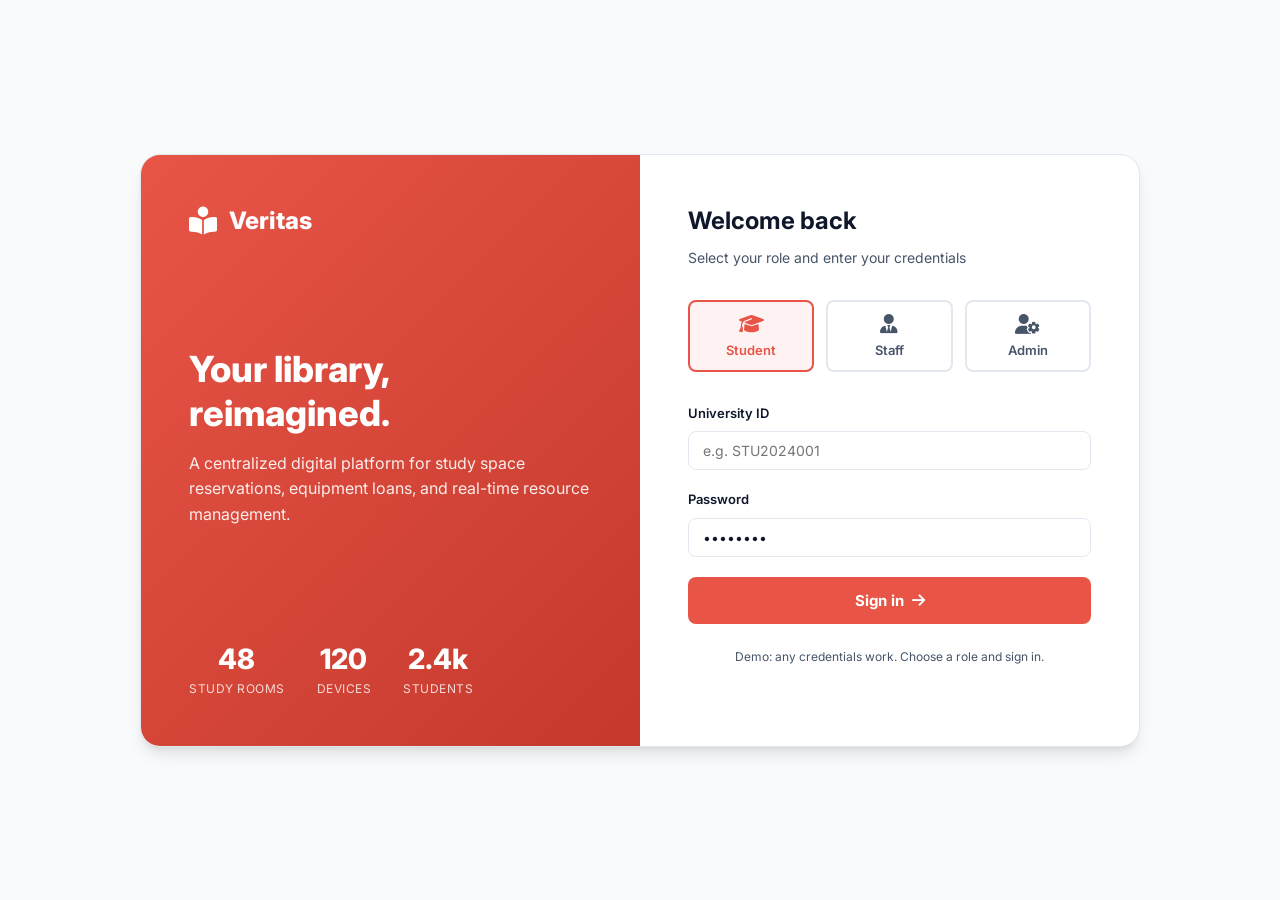
==== index.html @ 6a28bf02 "adding files to repo" ====
<!DOCTYPE html>
<html lang="en" data-theme="light">
<head>
    <meta charset="UTF-8">
    <meta name="viewport" content="width=device-width, initial-scale=1.0">
    <title>Veritas — Library Management System</title>
    <link rel="preconnect" href="https://fonts.googleapis.com">
    <link rel="preconnect" href="https://fonts.gstatic.com" crossorigin>
    <link href="https://fonts.googleapis.com/css2?family=Inter:wght@300;400;500;600;700;800&display=swap" rel="stylesheet">
    <link rel="stylesheet" href="https://cdnjs.cloudflare.com/ajax/libs/font-awesome/6.4.0/css/all.min.css">
    <link rel="stylesheet" href="style.css">
</head>
<body>

    <div id="toast-container"></div>

    <div id="modal-backdrop" class="modal-backdrop">
        <div class="modal">
            <div class="modal-header">
                <h3 id="modal-title">Title</h3>
                <button class="modal-close" onclick="closeModal()"><i class="fa-solid fa-xmark"></i></button>
            </div>
            <div id="modal-body" class="modal-body">Body</div>
            <div id="modal-footer" class="modal-footer">Footer</div>
        </div>
    </div>

    <!--   LOGIN PAGE   -->
    <div id="page-login" class="page active">
        <div class="login-wrap">
            <div class="login-hero">
                <div class="login-logo"><i class="fa-solid fa-book-open-reader"></i> <span>Veritas</span></div>
                <div>
                    <h1>Your library, reimagined.</h1>
                    <p>A centralized digital platform for study space reservations, equipment loans, and real-time resource management.</p>
                </div>
                <div class="login-hero-stats">
                    <div class="login-hero-stat"><div class="login-hero-stat-val">48</div><div class="login-hero-stat-lbl">Study Rooms</div></div>
                    <div class="login-hero-stat"><div class="login-hero-stat-val">120</div><div class="login-hero-stat-lbl">Devices</div></div>
                    <div class="login-hero-stat"><div class="login-hero-stat-val">2.4k</div><div class="login-hero-stat-lbl">Students</div></div>
                </div>
            </div>
            <div class="login-form-wrap">
                <h2>Welcome back</h2>
                <p>Select your role and enter your credentials</p>
                <div class="role-buttons">
                    <button class="role-btn active" onclick="selectRole('student', this)"><i class="fa-solid fa-graduation-cap"></i> Student</button>
                    <button class="role-btn" onclick="selectRole('staff', this)"><i class="fa-solid fa-user-tie"></i> Staff</button>
                    <button class="role-btn" onclick="selectRole('admin', this)"><i class="fa-solid fa-user-gear"></i> Admin</button>
                </div>
                <form onsubmit="event.preventDefault(); doLogin();">
                    <div class="form-group"><label class="form-label">University ID</label><input type="text" id="login-user" class="form-control" placeholder="e.g. STU2024001" required></div>
                    <div class="form-group"><label class="form-label">Password</label><input type="password" class="form-control" placeholder="••••••••" value="password"></div>
                    <button type="submit" class="login-submit">Sign in <i class="fa-solid fa-arrow-right"></i></button>
                </form>
                <p class="login-hint">Demo: any credentials work. Choose a role and sign in.</p>
            </div>
        </div>
    </div>

    <!--   STUDENT PAGE   -->
    <div id="page-student" class="page">
        <nav class="navbar">
            <button class="nav-sidebar-toggle" onclick="toggleSidebar('student')"><i class="fa-solid fa-bars"></i></button>
            <div class="navbar-brand"><i class="fa-solid fa-book-open-reader"></i> <span>Veritas</span> LMS</div>
            <div class="navbar-spacer"></div>
            <div class="nav-actions">
                <button class="notif-btn" onclick="toggleProfileDropdown('student-notif-dropdown')"><i class="fa-regular fa-bell"></i><span class="notif-badge" id="student-notif-count">3</span></button>
                <div class="profile-dropdown" id="student-notif-dropdown">
                    <div class="profile-dropdown-header"><strong>Notifications</strong></div>
                    <div id="student-notif-list" class="notif-list-dropdown"></div>
                </div>
                <div class="nav-profile">
                    <button class="nav-profile-btn" onclick="toggleProfileDropdown('student-profile-dropdown')">
                        <div class="nav-avatar">KM</div><span class="nav-name">Kavya M.</span><i class="fa-solid fa-chevron-down nav-profile-caret"></i>
                    </button>
                    <div class="profile-dropdown" id="student-profile-dropdown">
                        <div class="profile-dropdown-header"><div class="profile-dropdown-name">Kavya Menon</div><div class="profile-dropdown-role">Student · STU2024001</div></div>
                        <button class="profile-dropdown-item" onclick="navToPanel('student','account')"><i class="fa-regular fa-user"></i> Account Center</button>
                        <button class="profile-dropdown-item" onclick="navToPanel('student','settings')"><i class="fa-solid fa-gear"></i> Settings</button>
                        <div class="profile-dropdown-divider"></div>
                        <button class="profile-dropdown-item danger" onclick="logout()"><i class="fa-solid fa-right-from-bracket"></i> Sign Out</button>
                    </div>
                </div>
            </div>
        </nav>

        <div class="dashboard-shell">
            <aside id="student-sidebar" class="sidebar">
                <div class="sidebar-section"><div class="sidebar-label">Main</div>
                    <a class="sidebar-item active" data-panel="overview" onclick="navToPanel('student','overview',this)"><i class="fa-solid fa-grid-2 sidebar-icon"></i> Overview</a>
                    <a class="sidebar-item" data-panel="availability" onclick="navToPanel('student','availability',this)"><i class="fa-solid fa-magnifying-glass sidebar-icon"></i> Availability</a>
                    <a class="sidebar-item" data-panel="reservations" onclick="navToPanel('student','reservations',this)"><i class="fa-regular fa-calendar sidebar-icon"></i> Reservations</a>
                    <a class="sidebar-item" data-panel="qr" onclick="navToPanel('student','qr',this)"><i class="fa-solid fa-qrcode sidebar-icon"></i> QR Check-In/Out</a>
                </div>
                <div class="sidebar-section"><div class="sidebar-label">Support</div>
                    <a class="sidebar-item" data-panel="notifications" onclick="navToPanel('student','notifications',this)"><i class="fa-regular fa-bell sidebar-icon"></i> Notifications</a>
                    <a class="sidebar-item" data-panel="issues" onclick="navToPanel('student','issues',this)"><i class="fa-solid fa-triangle-exclamation sidebar-icon"></i> Report Issue</a>
                </div>
                <div class="sidebar-section"><div class="sidebar-label">Account</div>
                    <a class="sidebar-item" data-panel="account" onclick="navToPanel('student','account',this)"><i class="fa-regular fa-user sidebar-icon"></i> Account Center</a>
                    <a class="sidebar-item" data-panel="settings" onclick="navToPanel('student','settings',this)"><i class="fa-solid fa-sliders sidebar-icon"></i> Settings</a>
                </div>
            </aside>
            <div id="student-sidebar-overlay" class="sidebar-overlay" onclick="closeSidebar()"></div>

            <main class="main-content">
                <!-- Overview -->
                <section id="student-panel-overview" class="panel active">
                    <div class="page-header"><div class="page-header-left"><h2>Welcome back, Kavya 👋</h2><p>Thursday, 25 June 2026 · University Library</p></div><button class="btn btn-primary" onclick="navToPanel('student','reservations')"><i class="fa-solid fa-plus"></i> New Reservation</button></div>
                    <div class="cards-grid">
                        <div class="stat-card"><div class="stat-card-icon" style="color:#E85547;"><i class="fa-solid fa-door-open"></i></div><div class="stat-card-val" id="s-avail-rooms">12</div><div class="stat-card-label">Rooms Available</div><div class="stat-card-sub"><i class="fa-solid fa-arrow-up"></i> 3 from yesterday</div></div>
                        <div class="stat-card"><div class="stat-card-icon" style="color:#2e7d52;"><i class="fa-solid fa-laptop"></i></div><div class="stat-card-val" id="s-avail-laptops">8</div><div class="stat-card-label">Laptops Available</div><div class="stat-card-sub"><i class="fa-solid fa-arrow-up"></i> 2 from yesterday</div></div>
                        <div class="stat-card"><div class="stat-card-icon" style="color:#c97b22;"><i class="fa-solid fa-calculator"></i></div><div class="stat-card-val" id="s-avail-calc">5</div><div class="stat-card-label">Calculators Available</div></div>
                        <div class="stat-card"><div class="stat-card-icon" style="color:#b93025;"><i class="fa-solid fa-clock"></i></div><div class="stat-card-val">2</div><div class="stat-card-label">Active Bookings</div><div class="stat-card-sub" style="color:#b93025;">1 due today</div></div>
                    </div>
                    <div class="section-card"><div class="section-card-header"><h3>My Current Reservations</h3><button class="btn btn-ghost btn-sm">See all</button></div><div class="section-card-body table-wrap"><table><thead><tr><th>Resource</th><th>Type</th><th>Time Slot</th><th>Status</th><th>Action</th></tr></thead><tbody id="my-reservations-body"></tbody></table></div></div>
                </section>

                <!-- Availability -->
                <section id="student-panel-availability" class="panel">
                    <div class="page-header"><div class="page-header-left"><h2>Resource Availability</h2><p>Real-time status of all library resources</p></div></div>
                    <div class="section-card">
                        <div class="section-card-header">
                            <div class="filter-group">
                                <select id="filter-type" class="form-control form-select" onchange="filterResources()"><option value="all">All Types</option><option value="room">Study Rooms</option><option value="laptop">Laptops</option><option value="calculator">Calculators</option></select>
                                <select id="filter-status" class="form-control form-select" onchange="filterResources()"><option value="all">All Status</option><option value="available">Available</option><option value="occupied">Occupied</option><option value="waitlist">Waitlist</option></select>
                            </div>
                        </div>
                        <div class="section-card-body"><div id="resource-grid" class="resource-grid"></div></div>
                    </div>
                </section>

                <!-- Reservations -->
                <section id="student-panel-reservations" class="panel">
                    <div class="page-header"><div class="page-header-left"><h2>Reservations</h2><p>Book a resource or browse your history</p></div></div>
                    <div class="grid-2">
                        <div class="section-card">
                            <div class="section-card-header"><h3>New Reservation</h3></div>
                            <div class="section-card-body">
                                <div class="form-group"><label class="form-label">Resource Type</label><select id="res-type" class="form-control form-select" onchange="updateResOptions()"><option value="room">Study Room</option><option value="laptop">Laptop</option><option value="calculator">Calculator</option></select></div>
                                <div class="form-group"><label class="form-label">Select Resource</label><select id="res-resource" class="form-control form-select"></select></div>
                                <div class="form-row">
                                    <div class="form-group"><label class="form-label">Date</label><input type="date" id="res-date" class="form-control"></div>
                                    <div class="form-group"><label class="form-label">Time Slot</label><select id="res-slot" class="form-control form-select"><option>08:00 – 10:00</option><option>10:00 – 12:00</option><option>12:00 – 14:00</option><option>14:00 – 16:00</option><option>16:00 – 18:00</option><option>18:00 – 20:00</option></select></div>
                                </div>
                                <div class="form-group" id="room-size-group" style="display:none;"><label class="form-label">Group Size</label><input type="number" class="form-control" placeholder="We'll match the most suitable room."></div>
                                <div class="form-group"><label class="form-label">Notes (optional)</label><textarea id="res-notes" class="form-control" rows="3"></textarea></div>
                                <div class="btn-group"><button class="btn btn-primary" onclick="submitReservation(false)">Reserve</button><button class="btn btn-secondary" onclick="submitReservation(true)">Join Waitlist</button></div>
                            </div>
                        </div>
                        <div class="section-card">
                            <div class="section-card-header"><h3>My Reservation Calendar</h3></div>
                            <div class="section-card-body">
                                <div id="student-cal" class="cal-wrap"></div>
                                <div class="cal-legend"><div class="cal-legend-item"><div class="cal-legend-dot" style="background:rgba(232,85,71,.12);"></div> Has reservation</div><div class="cal-legend-item"><div class="cal-legend-dot" style="background:var(--red);"></div> Selected / Today</div></div>
                                <div id="student-cal-events" class="cal-events-panel"></div>
                            </div>
                        </div>
                    </div>
                </section>

                <!-- QR -->
                <section id="student-panel-qr" class="panel">
                    <div class="page-header"><div class="page-header-left"><h2>QR Check-In / Check-Out</h2><p>Scan the resource QR code to update status</p></div></div>
                    <div class="grid-2">
                        <div class="section-card">
                            <div class="section-card-body" style="display:flex;flex-direction:column;align-items:center;gap:24px;padding:40px;">
                                <div class="qr-scanner">
                                    <div class="qr-frame"><i class="fa-solid fa-qrcode qr-placeholder"></i></div>
                                    <h3>Scan Resource QR Code</h3>
                                    <p>Point your camera at the resource barcode</p>
                                </div>
                                <div class="form-group" style="width:100%;max-width:300px;"><label class="form-label">Select Resource</label><select id="qr-resource-select" class="form-control form-select"></select></div>
                                <div class="btn-group"><button class="btn btn-success" onclick="doQRAction('checkin')"><i class="fa-solid fa-check"></i> Check In</button><button class="btn btn-danger" onclick="doQRAction('checkout')"><i class="fa-solid fa-xmark"></i> Check Out</button></div>
                            </div>
                        </div>
                        <div class="section-card"><div class="section-card-header"><h3>QR Activity Log</h3></div><div class="section-card-body table-wrap"><table><thead><tr><th>Time</th><th>Resource</th><th>Action</th></tr></thead><tbody id="qr-log"></tbody></table></div></div>
                    </div>
                </section>

                <!-- Notifications -->
                <section id="student-panel-notifications" class="panel">
                    <div class="page-header"><div class="page-header-left"><h2>Notifications</h2><p>Your latest alerts and updates</p></div><button class="btn btn-secondary" onclick="markAllRead()">Mark all read</button></div>
                    <div class="section-card"><div class="section-card-body"><div id="student-notif-list-full" class="notif-list"></div></div></div>
                </section>

                <!-- Issues -->
                <section id="student-panel-issues" class="panel">
                    <div class="page-header"><div class="page-header-left"><h2>Report an Issue</h2><p>Alert staff about damaged or faulty equipment</p></div></div>
                    <div class="grid-2">
                        <div class="section-card">
                            <div class="section-card-header"><h3>Submit Report</h3></div>
                            <div class="section-card-body">
                                <div class="form-group"><label class="form-label">Resource</label><select id="issue-resource" class="form-control form-select"></select></div>
                                <div class="form-group"><label class="form-label">Issue Type</label><select id="issue-type" class="form-control form-select"><option>Hardware Damage</option><option>Software Problem</option><option>Missing Component</option><option>Cleanliness</option><option>Other</option></select></div>
                                <div class="form-group"><label class="form-label">Description</label><textarea id="issue-desc" class="form-control" rows="4"></textarea></div>
                                <button class="btn btn-primary" onclick="submitIssue()">Submit Report</button>
                            </div>
                        </div>
                        <div class="section-card"><div class="section-card-header"><h3>My Reports</h3></div><div class="section-card-body"><div id="issues-list" class="issues-list"></div></div></div>
                    </div>
                </section>

                <!-- Account Center (FULLY RESTORED) -->
                <section id="student-panel-account" class="panel">
                    <div class="page-header"><div class="page-header-left"><h2>Account Center</h2><p>Manage your profile and credentials</p></div></div>
                    <div class="section-card">
                        <div class="section-card-header"><h3>Profile Information</h3><button class="btn btn-primary btn-sm" onclick="saveAccount()">Save Changes</button></div>
                        <div class="section-card-body">
                            <div class="account-avatar-big">KM</div>
                            <p style="margin-bottom:16px; color:var(--text-muted); font-size:13px;">Kavya Menon · Student · STU2024001 <button class="btn btn-ghost btn-xs" style="margin-left:8px;">Change Photo</button></p>
                            <div class="account-info-grid">
                                <div class="form-group"><label class="form-label">First Name</label><input type="text" class="form-control" value="Kavya"></div>
                                <div class="form-group"><label class="form-label">Last Name</label><input type="text" class="form-control" value="Menon"></div>
                                <div class="form-group"><label class="form-label">Student ID</label><input type="text" class="form-control" value="STU2024001" disabled></div>
                                <div class="form-group"><label class="form-label">Faculty</label><input type="text" class="form-control" value="Faculty of Computing"></div>
                                <div class="form-group"><label class="form-label">Email</label><input type="email" class="form-control" value="kavya.m@uni.edu"></div>
                                <div class="form-group"><label class="form-label">Phone</label><input type="text" class="form-control" value="+94 77 123 4567"></div>
                            </div>
                        </div>
                    </div>
                    <div class="section-card">
                        <div class="section-card-header"><h3>Change Password</h3></div>
                        <div class="section-card-body">
                            <div class="account-info-grid">
                                <div class="form-group"><label class="form-label">Current Password</label><input type="password" class="form-control" placeholder="••••••••"></div>
                                <div class="form-group"><label class="form-label">New Password</label><input type="password" class="form-control" placeholder="••••••••"></div>
                            </div>
                            <div class="form-group" style="max-width:calc(50% - 8px);"><label class="form-label">Confirm Password</label><input type="password" class="form-control" placeholder="••••••••"></div>
                            <button class="btn btn-primary" onclick="showToast('Password updated','success')">Update Password</button>
                        </div>
                    </div>
                    <div class="section-card">
                        <div class="section-card-header"><h3>Active Sessions</h3></div>
                        <div class="section-card-body table-wrap">
                            <table>
                                <thead><tr><th>Device</th><th>Location</th><th>Last Active</th><th></th></tr></thead>
                                <tbody>
                                    <tr><td><i class="fa-brands fa-windows" style="margin-right:8px; color:var(--text-muted);"></i> Chrome · Windows <span class="badge badge-available" style="margin-left:8px;">Current</span></td><td>Colombo, LK</td><td>Now</td><td></td></tr>
                                    <tr><td><i class="fa-brands fa-apple" style="margin-right:8px; color:var(--text-muted);"></i> Safari · iPhone</td><td>Colombo, LK</td><td>2h ago</td><td><button class="btn btn-danger btn-xs">Revoke</button></td></tr>
                                </tbody>
                            </table>
                        </div>
                    </div>
                </section>

                <!-- Settings (FULLY RESTORED) -->
                <section id="student-panel-settings" class="panel">
                    <div class="page-header"><div class="page-header-left"><h2>Settings</h2><p>Customize your Veritas experience</p></div><button class="btn btn-primary btn-sm" onclick="showToast('Settings saved','success')">Save All</button></div>
                    <div class="section-card">
                        <div class="section-card-header"><h3>Appearance</h3></div>
                        <div class="section-card-body">
                            <div class="toggle-row"><div class="toggle-info"><label>Dark Mode</label><p>Switch to a darker interface to reduce eye strain</p></div><label class="toggle"><input type="checkbox" id="dark-mode-toggle" onchange="toggleDarkMode(this)"><span class="toggle-slider"></span></label></div>
                            <div class="toggle-row"><div class="toggle-info"><label>Compact Layout</label><p>Reduce spacing for a denser information view</p></div><label class="toggle"><input type="checkbox"><span class="toggle-slider"></span></label></div>
                            <div class="toggle-row"><div class="toggle-info"><label>Reduce Motion</label><p>Minimize animations throughout the interface</p></div><label class="toggle"><input type="checkbox"><span class="toggle-slider"></span></label></div>
                        </div>
                    </div>
                    <div class="section-card">
                        <div class="section-card-header"><h3>Notifications</h3></div>
                        <div class="section-card-body">
                            <div class="toggle-row"><div class="toggle-info"><label>Email Notifications</label><p>Reservation confirmations, reminders, and overdue alerts</p></div><label class="toggle"><input type="checkbox" checked><span class="toggle-slider"></span></label></div>
                            <div class="toggle-row"><div class="toggle-info"><label>SMS Alerts</label><p>Urgent notifications via text message</p></div><label class="toggle"><input type="checkbox"><span class="toggle-slider"></span></label></div>
                            <div class="toggle-row"><div class="toggle-info"><label>Waitlist Updates</label><p>Notify me when a waitlisted resource becomes available</p></div><label class="toggle"><input type="checkbox" checked><span class="toggle-slider"></span></label></div>
                            <div class="toggle-row"><div class="toggle-info"><label>Return Reminders</label><p>Send me a reminder 30 minutes before a resource is due</p></div><label class="toggle"><input type="checkbox" checked><span class="toggle-slider"></span></label></div>
                            <div class="toggle-row"><div class="toggle-info"><label>Marketing Updates</label><p>News about new library resources and events</p></div><label class="toggle"><input type="checkbox"><span class="toggle-slider"></span></label></div>
                        </div>
                    </div>
                    <div class="section-card">
                        <div class="section-card-header"><h3>Reservation Preferences</h3></div>
                        <div class="section-card-body">
                            <div class="account-info-grid">
                                <div class="form-group"><label class="form-label">Default Resource Type</label><select class="form-control form-select"><option>Study Room</option><option>Laptop</option><option>Calculator</option></select></div>
                                <div class="form-group"><label class="form-label">Default Time Slot</label><select class="form-control form-select"><option>08:00 – 10:00</option><option>10:00 – 12:00</option><option>14:00 – 16:00</option></select></div>
                            </div>
                            <div class="form-group" style="max-width:calc(50% - 8px);"><label class="form-label">Default Group Size</label><input type="number" class="form-control" value="4"></div>
                            <div class="toggle-row"><div class="toggle-info"><label>Auto-join Waitlist</label><p>Automatically add me to waitlist if my first choice is unavailable</p></div><label class="toggle"><input type="checkbox" checked><span class="toggle-slider"></span></label></div>
                        </div>
                    </div>
                    <div class="section-card">
                        <div class="section-card-header"><h3>Privacy & Data</h3></div>
                        <div class="section-card-body">
                            <div class="toggle-row"><div class="toggle-info"><label>Usage Analytics</label><p>Allow Veritas to use my usage data to improve recommendations</p></div><label class="toggle"><input type="checkbox" checked><span class="toggle-slider"></span></label></div>
                            <div class="toggle-row"><div class="toggle-info"><label>Show Online Status</label><p>Let staff see when I was last active</p></div><label class="toggle"><input type="checkbox"><span class="toggle-slider"></span></label></div>
                            <div class="btn-group" style="margin-top:16px;">
                                <button class="btn btn-secondary" onclick="showToast('Data export started','info')">Export My Data</button>
                                <button class="btn btn-danger" onclick="showToast('Account deletion requires admin approval','warn')">Delete Account</button>
                            </div>
                        </div>
                    </div>
                </section>
            </main>
        </div>
    </div>

    <!--   STAFF PAGE   -->
    <div id="page-staff" class="page">
        <nav class="navbar">
            <button class="nav-sidebar-toggle" onclick="toggleSidebar('staff')"><i class="fa-solid fa-bars"></i></button>
            <div class="navbar-brand"><i class="fa-solid fa-book-open-reader"></i> <span>Veritas</span> LMS</div>
            <div class="navbar-spacer"></div>
            <div class="nav-actions">
                <button class="notif-btn"><i class="fa-regular fa-bell"></i><span class="notif-badge">5</span></button>
                <div class="nav-profile">
                    <button class="nav-profile-btn" onclick="toggleProfileDropdown('staff-profile-dropdown')">
                        <div class="nav-avatar">LT</div><span class="nav-name">Liam T.</span><i class="fa-solid fa-chevron-down nav-profile-caret"></i>
                    </button>
                    <div class="profile-dropdown" id="staff-profile-dropdown">
                        <div class="profile-dropdown-header"><div class="profile-dropdown-name">Liam Thompson</div><div class="profile-dropdown-role">Library Staff</div></div>
                        <button class="profile-dropdown-item" onclick="navToPanel('staff','account')"><i class="fa-regular fa-user"></i> Account Center</button>
                        <button class="profile-dropdown-item" onclick="navToPanel('staff','settings')"><i class="fa-solid fa-gear"></i> Settings</button>
                        <div class="profile-dropdown-divider"></div>
                        <button class="profile-dropdown-item danger" onclick="logout()"><i class="fa-solid fa-right-from-bracket"></i> Sign Out</button>
                    </div>
                </div>
            </div>
        </nav>
        <div class="dashboard-shell">
            <aside id="staff-sidebar" class="sidebar">
                <div class="sidebar-section"><div class="sidebar-label">Operations</div>
                    <a class="sidebar-item active" data-panel="overview" onclick="navToPanel('staff','overview',this)"><i class="fa-solid fa-grid-2 sidebar-icon"></i> Overview</a>
                    <a class="sidebar-item" data-panel="manual" onclick="navToPanel('staff','manual',this)"><i class="fa-solid fa-arrow-right-arrow-left sidebar-icon"></i> Manual Check-In/Out</a>
                    <a class="sidebar-item" data-panel="overdue" onclick="navToPanel('staff','overdue',this)"><i class="fa-solid fa-clock-rotate-left sidebar-icon"></i> Overdue Items</a>
                    <a class="sidebar-item" data-panel="overrides" onclick="navToPanel('staff','overrides',this)"><i class="fa-solid fa-wrench sidebar-icon"></i> Override Requests</a>
                    <a class="sidebar-item" data-panel="utilization" onclick="navToPanel('staff','utilization',this)"><i class="fa-solid fa-chart-simple sidebar-icon"></i> Utilization History</a>
                </div>
                <div class="sidebar-section"><div class="sidebar-label">Account</div>
                    <a class="sidebar-item" data-panel="account" onclick="navToPanel('staff','account',this)"><i class="fa-regular fa-user sidebar-icon"></i> Account Center</a>
                    <a class="sidebar-item" data-panel="settings" onclick="navToPanel('staff','settings',this)"><i class="fa-solid fa-sliders sidebar-icon"></i> Settings</a>
                </div>
            </aside>
            <div id="staff-sidebar-overlay" class="sidebar-overlay" onclick="closeSidebar()"></div>
            <main class="main-content">
                <section id="staff-panel-overview" class="panel active">
                    <div class="page-header"><div class="page-header-left"><h2>Staff Dashboard</h2><p>Library operations overview</p></div></div>
                    <div class="cards-grid">
                        <div class="stat-card"><div class="stat-card-icon" style="color:#2e7d52;"><i class="fa-solid fa-circle-check"></i></div><div class="stat-card-val">34</div><div class="stat-card-label">Active Loans</div></div>
                        <div class="stat-card"><div class="stat-card-icon" style="color:#b93025;"><i class="fa-solid fa-triangle-exclamation"></i></div><div class="stat-card-val" id="overdue-count-stat">5</div><div class="stat-card-label">Overdue Items</div></div>
                        <div class="stat-card"><div class="stat-card-icon" style="color:#c97b22;"><i class="fa-solid fa-wrench"></i></div><div class="stat-card-val" id="override-count-stat">3</div><div class="stat-card-label">Pending Overrides</div></div>
                        <div class="stat-card"><div class="stat-card-icon" style="color:#E85547;"><i class="fa-solid fa-chart-pie"></i></div><div class="stat-card-val">91%</div><div class="stat-card-label">Utilization Today</div><div class="stat-card-sub"><i class="fa-solid fa-arrow-up"></i> 6% vs last week</div></div>
                    </div>
                    <div class="section-card"><div class="section-card-header"><h3>Today's Activity Log</h3></div><div class="section-card-body table-wrap"><table><thead><tr><th>Time</th><th>Student</th><th>Resource</th><th>Action</th><th>Method</th></tr></thead><tbody id="staff-activity-body"></tbody></table></div></div>
                </section>

                <section id="staff-panel-manual" class="panel">
                    <div class="page-header"><div class="page-header-left"><h2>Manual Check-In / Check-Out</h2><p>Process walk-in requests at the desk</p></div></div>
                    <div class="grid-2">
                        <div class="section-card"><div class="section-card-header"><h3>Process Transaction</h3></div><div class="section-card-body">
                            <div class="form-group"><label class="form-label">Student ID</label><input type="text" id="staff-student-id" class="form-control" placeholder="e.g. STU2024001"></div>
                            <div class="form-group"><label class="form-label">Resource</label><select id="staff-resource-select" class="form-control form-select"></select></div>
                            <div class="btn-group"><button class="btn btn-success" onclick="staffCheckAction('in')"><i class="fa-solid fa-check"></i> Check In</button><button class="btn btn-danger" onclick="staffCheckAction('out')"><i class="fa-solid fa-xmark"></i> Check Out</button></div>
                        </div></div>
                        <div class="section-card"><div class="section-card-header"><h3>Current Loans</h3></div><div class="section-card-body table-wrap"><table><thead><tr><th>Student</th><th>Resource</th><th>Due</th><th>Status</th></tr></thead><tbody id="current-loans-body"></tbody></table></div></div>
                    </div>
                </section>

                <section id="staff-panel-overdue" class="panel">
                    <div class="page-header"><div class="page-header-left"><h2>Overdue Items</h2><p>Items past their return deadline</p></div></div>
                    <div class="section-card"><div class="section-card-header"><h3>Overdue List</h3></div><div class="section-card-body table-wrap"><table><thead><tr><th>Student</th><th>Resource</th><th>Due Date</th><th>Days Overdue</th><th>Actions</th></tr></thead><tbody id="overdue-body"></tbody></table></div></div>
                </section>

                <section id="staff-panel-overrides" class="panel">
                    <div class="page-header"><div class="page-header-left"><h2>Override Requests</h2><p>Manual conflict resolutions and special approvals</p></div></div>
                    <div class="section-card"><div class="section-card-header"><h3>Pending Requests</h3></div><div class="section-card-body table-wrap"><table><thead><tr><th>Student</th><th>Resource</th><th>Reason</th><th>Requested</th><th>Actions</th></tr></thead><tbody id="override-body"></tbody></table></div></div>
                </section>

                <section id="staff-panel-utilization" class="panel">
                    <div class="page-header"><div class="page-header-left"><h2>Utilization History</h2><p>Full calendar view of all resource usage across the library</p></div></div>
                    <div class="section-card">
                        <div class="section-card-header"><h3>Library Calendar</h3><div class="filter-group"><select id="staff-cal-filter" class="form-control form-select" onchange="renderStaffCalendar()"><option value="all">All Resources</option><option value="room">Study Rooms</option><option value="laptop">Laptops</option><option value="calculator">Calculators</option></select></div></div>
                        <div class="section-card-body">
                            <div id="staff-cal" class="cal-wrap"></div>
                            <div class="cal-legend"><div class="cal-legend-item"><div class="cal-legend-dot" style="background:rgba(232,85,71,.12);"></div> Has activity</div><div class="cal-legend-item"><div class="cal-legend-dot" style="background:var(--red);"></div> Selected</div></div>
                            <div id="staff-cal-events" class="cal-events-panel"></div>
                        </div>
                    </div>
                    <div class="grid-2">
                        <div class="section-card"><div class="section-card-header"><h3>Utilization Summary</h3></div><div class="section-card-body"><div id="staff-utilization-chart" class="chart-bar-wrap"></div></div></div>
                        <div class="section-card"><div class="section-card-header"><h3>All Transactions</h3></div><div class="section-card-body table-wrap"><table><thead><tr><th>Date</th><th>Student</th><th>Resource</th><th>Action</th></tr></thead><tbody id="all-transactions-body"></tbody></table></div></div>
                    </div>
                </section>

                <!-- Staff Account (FULLY RESTORED) -->
                <section id="staff-panel-account" class="panel">
                    <div class="page-header"><div class="page-header-left"><h2>Account Center</h2><p>Manage your staff profile</p></div></div>
                    <div class="section-card">
                        <div class="section-card-header"><h3>Profile Information</h3><button class="btn btn-primary btn-sm" onclick="showToast('Profile saved','success')">Save</button></div>
                        <div class="section-card-body">
                            <div class="account-avatar-big">LT</div>
                            <p style="margin-bottom:16px; color:var(--text-muted); font-size:13px;">Liam Thompson · Library Staff · ID: STAFF0042</p>
                            <div class="account-info-grid">
                                <div class="form-group"><label class="form-label">First Name</label><input type="text" class="form-control" value="Liam"></div>
                                <div class="form-group"><label class="form-label">Last Name</label><input type="text" class="form-control" value="Thompson"></div>
                                <div class="form-group"><label class="form-label">Email</label><input type="email" class="form-control" value="liam.t@uni.edu"></div>
                            </div>
                        </div>
                    </div>
                    <div class="section-card">
                        <div class="section-card-header"><h3>Change Password</h3></div>
                        <div class="section-card-body">
                            <div class="account-info-grid">
                                <div class="form-group"><label class="form-label">Current Password</label><input type="password" class="form-control" placeholder="••••••••"></div>
                                <div class="form-group"><label class="form-label">New Password</label><input type="password" class="form-control" placeholder="••••••••"></div>
                            </div>
                            <button class="btn btn-primary" onclick="showToast('Password updated','success')">Update Password</button>
                        </div>
                    </div>
                </section>

                <!-- Staff Settings (FULLY RESTORED) -->
                <section id="staff-panel-settings" class="panel">
                    <div class="page-header"><div class="page-header-left"><h2>Settings</h2></div></div>
                    <div class="section-card">
                        <div class="section-card-header"><h3>Appearance</h3></div>
                        <div class="section-card-body">
                            <div class="toggle-row"><div class="toggle-info"><label>Dark Mode</label><p>Switch to a darker interface</p></div><label class="toggle"><input type="checkbox" id="staff-dark-toggle" onchange="toggleDarkMode(this)"><span class="toggle-slider"></span></label></div>
                            <div class="toggle-row"><div class="toggle-info"><label>Compact Layout</label><p>Denser information view</p></div><label class="toggle"><input type="checkbox"><span class="toggle-slider"></span></label></div>
                        </div>
                    </div>
                    <div class="section-card">
                        <div class="section-card-header"><h3>Notifications</h3></div>
                        <div class="section-card-body">
                            <div class="toggle-row"><div class="toggle-info"><label>Email Alerts</label><p>Overdue and override notifications</p></div><label class="toggle"><input type="checkbox" checked><span class="toggle-slider"></span></label></div>
                            <div class="toggle-row"><div class="toggle-info"><label>SMS Alerts</label><p>Urgent staff notifications</p></div><label class="toggle"><input type="checkbox"><span class="toggle-slider"></span></label></div>
                        </div>
                    </div>
                </section>
            </main>
        </div>
    </div>

    <!--   ADMIN PAGE   -->
    <div id="page-admin" class="page">
        <nav class="navbar">
            <button class="nav-sidebar-toggle" onclick="toggleSidebar('admin')"><i class="fa-solid fa-bars"></i></button>
            <div class="navbar-brand"><i class="fa-solid fa-book-open-reader"></i> <span>Veritas</span> LMS</div>
            <div class="navbar-spacer"></div>
            <div class="nav-actions">
                <button class="notif-btn"><i class="fa-regular fa-bell"></i><span class="notif-badge">1</span></button>
                <div class="nav-profile">
                    <button class="nav-profile-btn" onclick="toggleProfileDropdown('admin-profile-dropdown')">
                        <div class="nav-avatar">DN</div><span class="nav-name">Dr. Nair</span><i class="fa-solid fa-chevron-down nav-profile-caret"></i>
                    </button>
                    <div class="profile-dropdown" id="admin-profile-dropdown">
                        <div class="profile-dropdown-header"><div class="profile-dropdown-name">Dr. Anitha Nair</div><div class="profile-dropdown-role">Library Administrator</div></div>
                        <button class="profile-dropdown-item" onclick="navToPanel('admin','account')"><i class="fa-regular fa-user"></i> Account Center</button>
                        <button class="profile-dropdown-item" onclick="navToPanel('admin','settings')"><i class="fa-solid fa-gear"></i> Settings</button>
                        <div class="profile-dropdown-divider"></div>
                        <button class="profile-dropdown-item danger" onclick="logout()"><i class="fa-solid fa-right-from-bracket"></i> Sign Out</button>
                    </div>
                </div>
            </div>
        </nav>
        <div class="dashboard-shell">
            <aside id="admin-sidebar" class="sidebar">
                <div class="sidebar-section"><div class="sidebar-label">Analytics</div>
                    <a class="sidebar-item active" data-panel="analytics" onclick="navToPanel('admin','analytics',this)"><i class="fa-solid fa-chart-line sidebar-icon"></i> Analytics</a>
                    <a class="sidebar-item" data-panel="fair-usage" onclick="navToPanel('admin','fair-usage',this)"><i class="fa-solid fa-scale-balanced sidebar-icon"></i> Fair Usage Policy</a>
                    <a class="sidebar-item" data-panel="priority" onclick="navToPanel('admin','priority',this)"><i class="fa-solid fa-bullseye sidebar-icon"></i> Priority Engine</a>
                </div>
                <div class="sidebar-section"><div class="sidebar-label">Account</div>
                    <a class="sidebar-item" data-panel="account" onclick="navToPanel('admin','account',this)"><i class="fa-regular fa-user sidebar-icon"></i> Account Center</a>
                    <a class="sidebar-item" data-panel="settings" onclick="navToPanel('admin','settings',this)"><i class="fa-solid fa-sliders sidebar-icon"></i> Settings</a>
                </div>
            </aside>
            <div id="admin-sidebar-overlay" class="sidebar-overlay" onclick="closeSidebar()"></div>
            <main class="main-content">
                <section id="admin-panel-analytics" class="panel active">
                    <div class="page-header"><div class="page-header-left"><h2>Analytics Dashboard</h2><p>Usage trends and resource insights</p></div><button class="btn btn-secondary" onclick="refreshCharts()"><i class="fa-solid fa-rotate"></i> Refresh</button></div>
                    <div class="cards-grid">
                        <div class="stat-card"><div class="stat-card-icon" style="color:#E85547;"><i class="fa-regular fa-calendar-check"></i></div><div class="stat-card-val">247</div><div class="stat-card-label">Bookings This Week</div><div class="stat-card-sub"><i class="fa-solid fa-arrow-up"></i> 18% vs last week</div></div>
                        <div class="stat-card"><div class="stat-card-icon" style="color:#2e7d52;"><i class="fa-solid fa-gauge-high"></i></div><div class="stat-card-val">91%</div><div class="stat-card-label">Avg Utilization</div></div>
                        <div class="stat-card"><div class="stat-card-icon" style="color:#b93025;"><i class="fa-solid fa-circle-xmark"></i></div><div class="stat-card-val">12</div><div class="stat-card-label">Cancellations</div></div>
                        <div class="stat-card"><div class="stat-card-icon" style="color:#c97b22;"><i class="fa-solid fa-clock"></i></div><div class="stat-card-val">7</div><div class="stat-card-label">Overdue Items</div></div>
                    </div>
                    <div class="grid-2">
                        <div class="section-card"><div class="section-card-header"><h3>Bookings by Resource Type</h3></div><div class="section-card-body"><div id="chart-resource-type" class="chart-bar-wrap"></div></div></div>
                        <div class="section-card">
                            <div class="section-card-header"><h3>Overall Utilization</h3></div>
                            <div class="section-card-body">
                                <div class="donut-wrap">
                                    <div class="donut">
                                        <svg width="120" height="120" viewBox="0 0 120 120">
                                            <circle cx="60" cy="60" r="50" fill="none" stroke="var(--border)" stroke-width="16"/>
                                            <circle cx="60" cy="60" r="50" fill="none" stroke="var(--red)" stroke-width="16" stroke-dasharray="285 314" stroke-linecap="round"/>
                                        </svg>
                                        <div class="donut-center">91%<small>Used</small></div>
                                    </div>
                                    <div class="donut-legend">
                                        <div class="donut-legend-item"><div class="donut-legend-dot" style="background:var(--red);"></div> Occupied (91%)</div>
                                        <div class="donut-legend-item"><div class="donut-legend-dot" style="background:var(--border);"></div> Available (9%)</div>
                                    </div>
                                </div>
                            </div>
                        </div>
                    </div>
                    <div class="grid-2">
                        <div class="section-card"><div class="section-card-header"><h3>Daily Bookings — This Week</h3></div><div class="section-card-body"><div id="chart-daily" class="chart-bar-wrap"></div></div></div>
                        <div class="section-card"><div class="section-card-header"><h3>Peak Hours</h3></div><div class="section-card-body"><div id="chart-hours" class="chart-bar-wrap"></div></div></div>
                    </div>
                </section>

                <section id="admin-panel-fair-usage" class="panel">
                    <div class="page-header"><div class="page-header-left"><h2>Fair Usage Policy</h2><p>Control how students access and consume resources</p></div></div>
                    <div class="section-card">
                        <div class="section-card-header"><h3>Policy Toggles</h3><button class="btn btn-primary btn-sm" onclick="saveFairUsage()">Save Settings</button></div>
                        <div class="section-card-body">
                            <div class="toggle-row"><div class="toggle-info"><label>Limit Continuous Bookings</label><p>Prevent students from booking the same resource for more than 2 consecutive slots</p></div><label class="toggle"><input type="checkbox" checked><span class="toggle-slider"></span></label></div>
                            <div class="toggle-row"><div class="toggle-info"><label>Exam Period Priority</label><p>Automatically boost priority scores for students with exams within 3 days</p></div><label class="toggle"><input type="checkbox" checked><span class="toggle-slider"></span></label></div>
                            <div class="toggle-row"><div class="toggle-info"><label>Auto-Release Unused Reservations</label><p>Release a reservation if the student does not check in within 15 minutes</p></div><label class="toggle"><input type="checkbox" checked><span class="toggle-slider"></span></label></div>
                            <div class="toggle-row"><div class="toggle-info"><label>Restrict Overdue Users</label><p>Block new bookings for students with unreturned overdue items</p></div><label class="toggle"><input type="checkbox" checked><span class="toggle-slider"></span></label></div>
                            <div class="toggle-row"><div class="toggle-info"><label>Double-Booking Prevention</label><p>Hard-block conflicting reservations for the same time slot</p></div><label class="toggle"><input type="checkbox" checked><span class="toggle-slider"></span></label></div>
                        </div>
                    </div>
                    <div class="section-card">
                        <div class="section-card-header"><h3>Usage Limits</h3></div>
                        <div class="section-card-body">
                            <div class="account-info-grid">
                                <div class="form-group"><label class="form-label">Max daily room bookings per student</label><input type="number" class="form-control" value="3"></div>
                                <div class="form-group"><label class="form-label">Max simultaneous loans per student</label><input type="number" class="form-control" value="2"></div>
                            </div>
                            <div class="form-group" style="max-width:calc(50% - 8px);"><label class="form-label">Auto-release timeout (minutes)</label><input type="number" class="form-control" value="15"></div>
                        </div>
                    </div>
                </section>

                <section id="admin-panel-priority" class="panel">
                    <div class="page-header"><div class="page-header-left"><h2>Priority Allocation Engine</h2><p>Tune the scoring weights for the waitlist algorithm</p></div></div>
                    <div class="grid-2">
                        <div class="section-card">
                            <div class="section-card-header"><h3>Scoring Weights</h3><button class="btn btn-primary btn-sm" onclick="savePrioritySettings()">Apply Settings</button></div>
                            <div class="section-card-body">
                                <div class="weight-card"><label>Exam Proximity Score <span id="lbl-exam">70</span></label><input type="range" min="0" max="100" value="70" oninput="document.getElementById('lbl-exam').textContent=this.value; updateScoreDemo()"></div>
                                <div class="weight-card"><label>Waiting Time Factor <span id="lbl-wait">50</span></label><input type="range" min="0" max="100" value="50" oninput="document.getElementById('lbl-wait').textContent=this.value; updateScoreDemo()"></div>
                                <div class="weight-card"><label>Excess Usage Penalty <span id="lbl-penalty">30</span></label><input type="range" min="0" max="100" value="30" oninput="document.getElementById('lbl-penalty').textContent=this.value; updateScoreDemo()"></div>
                                
                                <div class="form-group" style="margin-top:16px;">
                                    <label class="form-label">Exam Proximity Threshold (days)</label>
                                    <select class="form-control form-select">
                                        <option>1 day</option><option selected>2 days</option><option>3 days</option><option>5 days</option><option>7 days</option>
                                    </select>
                                </div>

                                <div class="score-demo">
                                    <p style="font-size:11px; color:#6e7282; margin-bottom:12px; font-family:var(--font);">Example calculation for a student with an exam in 2 days, waiting 40 minutes.</p>
                                    <div class="score-demo-line">examScore = <span id="sd-exam">70</span> × 0.9 = <span id="sd-exam-val">63.0</span></div>
                                    <div class="score-demo-line">waitScore = <span id="sd-wait">50</span> × 0.7 = <span id="sd-wait-val">35.0</span></div>
                                    <div class="score-demo-line">usagePenalty = <span id="sd-pen">30</span> × 0.2 = <span id="sd-pen-val">6.0</span></div>
                                    <div class="score-total">priorityScore = <b id="sd-total">92.0</b></div>
                                </div>
                            </div>
                        </div>
                        <div class="section-card">
                            <div class="section-card-header"><h3>Waitlist Preview</h3></div>
                            <div class="section-card-body table-wrap"><table><thead><tr><th>#</th><th>Student</th><th>Score</th><th>Reason</th></tr></thead><tbody id="waitlist-preview-body"></tbody></table></div>
                        </div>
                    </div>
                </section>

                <!-- Admin Account (FULLY RESTORED) -->
                <section id="admin-panel-account" class="panel">
                    <div class="page-header"><div class="page-header-left"><h2>Account Center</h2><p>Manage your administrator profile</p></div></div>
                    <div class="section-card">
                        <div class="section-card-header"><h3>Profile Information</h3><button class="btn btn-primary btn-sm" onclick="showToast('Profile saved','success')">Save</button></div>
                        <div class="section-card-body">
                            <div class="account-avatar-big">DN</div>
                            <p style="margin-bottom:16px; color:var(--text-muted); font-size:13px;">Dr. Anitha Nair · Library Administrator</p>
                            <div class="account-info-grid">
                                <div class="form-group"><label class="form-label">First Name</label><input type="text" class="form-control" value="Anitha"></div>
                                <div class="form-group"><label class="form-label">Last Name</label><input type="text" class="form-control" value="Nair"></div>
                                <div class="form-group"><label class="form-label">Email</label><input type="email" class="form-control" value="anitha.n@uni.edu"></div>
                            </div>
                        </div>
                    </div>
                    <div class="section-card">
                        <div class="section-card-header"><h3>Change Password</h3></div>
                        <div class="section-card-body">
                            <div class="account-info-grid">
                                <div class="form-group"><label class="form-label">Current Password</label><input type="password" class="form-control" placeholder="••••••••"></div>
                                <div class="form-group"><label class="form-label">New Password</label><input type="password" class="form-control" placeholder="••••••••"></div>
                            </div>
                            <button class="btn btn-primary" onclick="showToast('Password updated','success')">Update Password</button>
                        </div>
                    </div>
                </section>

                <!-- Admin Settings (FULLY RESTORED) -->
                <section id="admin-panel-settings" class="panel">
                    <div class="page-header"><div class="page-header-left"><h2>Settings</h2><p>System-wide and personal preferences</p></div></div>
                    <div class="section-card">
                        <div class="section-card-header"><h3>Appearance</h3></div>
                        <div class="section-card-body">
                            <div class="toggle-row"><div class="toggle-info"><label>Dark Mode</label><p>Switch to a darker interface</p></div><label class="toggle"><input type="checkbox" id="admin-dark-toggle" onchange="toggleDarkMode(this)"><span class="toggle-slider"></span></label></div>
                            <div class="toggle-row"><div class="toggle-info"><label>Compact Layout</label><p>Denser information view</p></div><label class="toggle"><input type="checkbox"><span class="toggle-slider"></span></label></div>
                        </div>
                    </div>
                    <div class="section-card">
                        <div class="section-card-header"><h3>System Settings</h3></div>
                        <div class="section-card-body">
                            <div class="toggle-row"><div class="toggle-info"><label>Maintenance Mode</label><p>Temporarily disable all new bookings</p></div><label class="toggle"><input type="checkbox"><span class="toggle-slider"></span></label></div>
                            <div class="toggle-row"><div class="toggle-info"><label>Analytics Collection</label><p>Collect anonymized usage data</p></div><label class="toggle"><input type="checkbox" checked><span class="toggle-slider"></span></label></div>
                        </div>
                    </div>
                </section>
            </main>
        </div>
    </div>

    <script src="script.js"></script>
</body>
</html>
---- style.css ----
/*   DESIGN SYSTEM   */
:root {
    --primary: #E85547;
    --primary-hover: #c4392c;
    --primary-light: #FEF2F2;
    --bg: #F8FAFC;
    --surface: #FFFFFF;
    --surface-2: #F1F5F9;
    --sidebar-bg: #0F172A;
    --sidebar-text: #94A3B8;
    --sidebar-active: #1E293B;
    --text-primary: #0F172A;
    --text-secondary: #475569;
    --text-muted: #94A3B8;
    --border: #E2E8F0;
    --success: #10B981;
    --warning: #F59E0B;
    --danger: #EF4444;
    --info: #3B82F6;
    --radius: 12px;
    --radius-sm: 8px;
    --shadow-sm: 0 1px 2px 0 rgb(0 0 0 / 0.05);
    --shadow: 0 4px 6px -1px rgb(0 0 0 / 0.1), 0 2px 4px -2px rgb(0 0 0 / 0.1);
    --shadow-lg: 0 10px 15px -3px rgb(0 0 0 / 0.1), 0 4px 6px -4px rgb(0 0 0 / 0.1);
    --sidebar-w: 260px;
    --nav-h: 64px;
    --font: 'Inter', system-ui, -apple-system, sans-serif;
}

[data-theme="dark"] {
    --bg: #0B0F19;
    --surface: #1E293B;
    --surface-2: #0F172A;
    --sidebar-bg: #020617;
    --text-primary: #F8FAFC;
    --text-secondary: #CBD5E1;
    --text-muted: #64748B;
    --border: #334155;
    --primary-light: #450a0a;
}

*, *::before, *::after { box-sizing: border-box; margin: 0; padding: 0; }
html { scroll-behavior: smooth; }
body { font-family: var(--font); background: var(--bg); color: var(--text-primary); font-size: 14px; line-height: 1.5; transition: background 0.3s, color 0.3s; }
a { color: inherit; text-decoration: none; }
button { cursor: pointer; font-family: inherit; }
input, select, textarea { font-family: inherit; }

/*   LAYOUT   */
.page { display: none; min-height: 100vh; }
.page.active { display: flex; flex-direction: column; }
.dashboard-shell { display: flex; flex: 1; margin-top: var(--nav-h); }
.main-content { flex: 1; margin-left: var(--sidebar-w); padding: 32px; min-height: calc(100vh - var(--nav-h)); transition: margin 0.3s; }
.panel { display: none; animation: fadeIn 0.3s ease; }
.panel.active { display: block; }
@keyframes fadeIn { from { opacity: 0; transform: translateY(10px); } to { opacity: 1; transform: translateY(0); } }

/*   NAVBAR   */
.navbar {
    position: fixed; top: 0; left: 0; right: 0; z-index: 100; height: var(--nav-h);
    background: var(--surface); border-bottom: 1px solid var(--border);
    display: flex; align-items: center; padding: 0 24px; gap: 16px;
    box-shadow: var(--shadow-sm);
}
.navbar-brand { display: flex; align-items: center; gap: 10px; font-size: 18px; font-weight: 700; color: var(--text-primary); }
.navbar-brand i { color: var(--primary); font-size: 22px; }
.navbar-brand span { color: var(--primary); }
.navbar-spacer { flex: 1; }
.nav-actions { display: flex; align-items: center; gap: 16px; }
.notif-btn { position: relative; background: none; border: none; color: var(--text-secondary); font-size: 18px; padding: 8px; border-radius: 8px; transition: all 0.2s; }
.notif-btn:hover { background: var(--surface-2); color: var(--primary); }
.notif-badge { position: absolute; top: 4px; right: 4px; width: 16px; height: 16px; background: var(--danger); color: white; font-size: 10px; font-weight: 700; border-radius: 50%; display: flex; align-items: center; justify-content: center; border: 2px solid var(--surface); }
.nav-profile { position: relative; }
.nav-profile-btn { display: flex; align-items: center; gap: 10px; background: none; border: none; padding: 4px 8px; border-radius: 8px; transition: background 0.2s; color: var(--text-primary); }
.nav-profile-btn:hover { background: var(--surface-2); }
.nav-avatar { width: 36px; height: 36px; border-radius: 50%; background: var(--primary); color: white; display: flex; align-items: center; justify-content: center; font-weight: 600; font-size: 13px; }
.nav-name { font-weight: 500; }
.nav-profile-caret { font-size: 10px; color: var(--text-muted); }
.nav-sidebar-toggle { display: none; background: none; border: none; color: var(--text-primary); font-size: 20px; }

/* Dropdowns */
.profile-dropdown { display: none; position: absolute; top: calc(100% + 12px); right: 0; min-width: 260px; background: var(--surface); border: 1px solid var(--border); border-radius: var(--radius); box-shadow: var(--shadow-lg); z-index: 200; overflow: hidden; animation: slideDown 0.2s ease; }
.profile-dropdown.open { display: block; }
@keyframes slideDown { from { opacity: 0; transform: translateY(-10px); } to { opacity: 1; transform: translateY(0); } }
.profile-dropdown-header { padding: 16px; border-bottom: 1px solid var(--border); }
.profile-dropdown-name { font-weight: 600; font-size: 14px; color: var(--text-primary); }
.profile-dropdown-role { font-size: 12px; color: var(--text-muted); margin-top: 2px; }
.profile-dropdown-item { display: flex; align-items: center; gap: 12px; padding: 12px 16px; width: 100%; border: none; background: none; color: var(--text-primary); font-size: 13px; font-weight: 500; transition: background 0.2s; text-align: left; }
.profile-dropdown-item:hover { background: var(--surface-2); }
.profile-dropdown-item.danger { color: var(--danger); }
.profile-dropdown-divider { height: 1px; background: var(--border); margin: 4px 0; }

/*   SIDEBAR   */
.sidebar {
    width: var(--sidebar-w); background: var(--sidebar-bg); position: fixed; top: var(--nav-h); bottom: 0; left: 0;
    overflow-y: auto; z-index: 90; transition: transform 0.3s ease;
    border-right: 1px solid rgba(255,255,255,0.05);
}
.sidebar-section { padding: 16px 12px; }
.sidebar-label { font-size: 11px; font-weight: 600; text-transform: uppercase; letter-spacing: 0.5px; color: var(--sidebar-text); padding: 16px 12px 8px; opacity: 0.6; }
.sidebar-item {
    display: flex; align-items: center; gap: 12px; padding: 10px 12px; margin-bottom: 4px;
    color: var(--sidebar-text); border-radius: 8px; font-size: 13.5px; font-weight: 500;
    transition: all 0.2s; cursor: pointer; border-left: 3px solid transparent;
}
.sidebar-item:hover { background: rgba(255,255,255,0.05); color: white; }
.sidebar-item.active { background: var(--sidebar-active); color: white; font-weight: 600; border-left-color: var(--primary); }
.sidebar-icon { width: 20px; text-align: center; font-size: 15px; }
.sidebar-overlay { display: none; position: fixed; inset: 0; background: rgba(0,0,0,0.5); z-index: 80; }

/*   COMPONENTS   */
.page-header { display: flex; align-items: flex-start; justify-content: space-between; margin-bottom: 32px; flex-wrap: wrap; gap: 16px; }
.page-header-left h2 { font-size: 24px; font-weight: 700; color: var(--text-primary); margin-bottom: 4px; }
.page-header-left p { color: var(--text-secondary); font-size: 14px; }

.section-card { background: var(--surface); border: 1px solid var(--border); border-radius: var(--radius); box-shadow: var(--shadow-sm); margin-bottom: 24px; overflow: hidden; transition: all 0.3s; }
.section-card-header { padding: 20px 24px; border-bottom: 1px solid var(--border); display: flex; align-items: center; justify-content: space-between; gap: 16px; }
.section-card-header h3 { font-size: 16px; font-weight: 600; color: var(--text-primary); }
.section-card-body { padding: 24px; }

.cards-grid { display: grid; grid-template-columns: repeat(auto-fill, minmax(240px, 1fr)); gap: 20px; margin-bottom: 32px; }
.stat-card { background: var(--surface); border: 1px solid var(--border); border-radius: var(--radius); padding: 24px; display: flex; flex-direction: column; gap: 12px; transition: all 0.2s; }
.stat-card:hover { transform: translateY(-2px); box-shadow: var(--shadow); }
.stat-card-icon { font-size: 24px; margin-bottom: 4px; }
.stat-card-val { font-size: 28px; font-weight: 700; color: var(--text-primary); line-height: 1; }
.stat-card-label { font-size: 14px; color: var(--text-secondary); font-weight: 500; }
.stat-card-sub { font-size: 12px; font-weight: 600; display: flex; align-items: center; gap: 4px; color: var(--success); }

.grid-2 { display: grid; grid-template-columns: 1fr 1fr; gap: 24px; }

/* Buttons */
.btn { display: inline-flex; align-items: center; gap: 8px; padding: 10px 18px; border-radius: var(--radius-sm); font-size: 13px; font-weight: 600; border: none; transition: all 0.2s; white-space: nowrap; }
.btn-primary { background: var(--primary); color: white; }
.btn-primary:hover { background: var(--primary-hover); transform: translateY(-1px); box-shadow: 0 4px 6px -1px rgba(232, 85, 71, 0.2); }
.btn-secondary { background: var(--surface); color: var(--text-primary); border: 1px solid var(--border); }
.btn-secondary:hover { background: var(--surface-2); }
.btn-success { background: var(--success); color: white; }
.btn-success:hover { background: #059669; }
.btn-danger { background: var(--danger); color: white; }
.btn-danger:hover { background: #DC2626; }
.btn-ghost { background: none; color: var(--primary); border: 1px solid var(--border); }
.btn-ghost:hover { background: var(--primary-light); border-color: var(--primary); }
.btn-sm { padding: 6px 12px; font-size: 12px; }
.btn-xs { padding: 4px 8px; font-size: 11px; }
.btn-group { display: flex; gap: 12px; margin-top: 8px; }

/* Forms */
.form-group { margin-bottom: 20px; }
.form-label { display: block; font-size: 13px; font-weight: 600; color: var(--text-primary); margin-bottom: 8px; }
.form-control {
    width: 100%; padding: 10px 14px; border: 1px solid var(--border); border-radius: var(--radius-sm);
    font-size: 14px; color: var(--text-primary); background: var(--surface); transition: all 0.2s; outline: none;
}
.form-control:focus { border-color: var(--primary); box-shadow: 0 0 0 3px rgba(232, 85, 71, 0.1); }
.form-select { appearance: none; background-image: url("data:image/svg+xml,%3Csvg xmlns='http://www.w3.org/2000/svg' width='12' height='12' viewBox='0 0 12 12'%3E%3Cpath fill='%2364748B' d='M6 8L1 3h10z'/%3E%3C/svg%3E"); background-repeat: no-repeat; background-position: right 14px center; padding-right: 36px; }
textarea.form-control { min-height: 100px; resize: vertical; }
.form-row { display: grid; grid-template-columns: 1fr 1fr; gap: 16px; }
.filter-group { display: flex; gap: 12px; }

/* Tables */
.table-wrap { overflow-x: auto; }
table { width: 100%; border-collapse: collapse; font-size: 14px; }
th { text-align: left; padding: 12px 16px; font-size: 12px; font-weight: 600; color: var(--text-muted); text-transform: uppercase; letter-spacing: 0.5px; border-bottom: 1px solid var(--border); background: var(--surface-2); }
td { padding: 16px; border-bottom: 1px solid var(--border); color: var(--text-primary); }
tr:last-child td { border-bottom: none; }
tr:hover td { background: var(--surface-2); }
.action-group { display: flex; gap: 8px; flex-wrap: wrap; }

/* Badges */
.badge { display: inline-flex; align-items: center; padding: 4px 10px; border-radius: 20px; font-size: 12px; font-weight: 600; line-height: 1; }
.badge::before { content: ''; width: 6px; height: 6px; border-radius: 50%; background: currentColor; margin-right: 6px; }
.badge-available, .badge-confirmed, .badge-success { background: #D1FAE5; color: #065F46; }
.badge-occupied, .badge-overdue, .badge-danger { background: #FEE2E2; color: #991B1B; }
.badge-waitlist, .badge-pending, .badge-warning { background: #FEF3C7; color: #92400E; }
.badge-info { background: #DBEAFE; color: #1E40AF; }

/* Resource Grid */
.resource-grid { display: grid; grid-template-columns: repeat(auto-fill, minmax(280px, 1fr)); gap: 20px; }
.resource-card { background: var(--surface); border: 1px solid var(--border); border-radius: var(--radius); padding: 20px; transition: all 0.2s; display: flex; flex-direction: column; gap: 16px; }
.resource-card:hover { transform: translateY(-4px); box-shadow: var(--shadow); border-color: var(--primary); }
.resource-card-header { display: flex; justify-content: space-between; align-items: flex-start; }
.resource-card-title { font-size: 16px; font-weight: 600; color: var(--text-primary); display: flex; align-items: center; gap: 10px; }
.resource-card-type { font-size: 13px; color: var(--text-secondary); margin-top: 4px; }
.resource-card-meta { font-size: 13px; color: var(--text-secondary); display: flex; gap: 16px; }
.resource-card-actions { display: flex; gap: 10px; margin-top: auto; }

/* QR Scanner */
.qr-scanner { width: 100%; max-width: 300px; aspect-ratio: 1; background: #0F172A; border-radius: var(--radius); display: flex; flex-direction: column; align-items: center; justify-content: center; gap: 16px; color: white; position: relative; overflow: hidden; }
.qr-frame { width: 180px; height: 180px; border: 3px solid var(--primary); border-radius: 12px; position: relative; display: flex; align-items: center; justify-content: center; }
.qr-frame::before { content: ''; position: absolute; top: 0; left: 0; right: 0; height: 2px; background: var(--primary); animation: scan 2s linear infinite; box-shadow: 0 0 10px var(--primary); }
@keyframes scan { 0% { top: 0; } 50% { top: calc(100% - 2px); } 100% { top: 0; } }
.qr-placeholder { font-size: 60px; opacity: 0.3; color: white; }

/* Calendar */
.cal-wrap { user-select: none; }
.cal-header { display: flex; align-items: center; justify-content: space-between; margin-bottom: 20px; }
.cal-header h4 { font-size: 16px; font-weight: 600; color: var(--text-primary); }
.cal-nav { background: none; border: 1px solid var(--border); border-radius: 8px; width: 32px; height: 32px; display: flex; align-items: center; justify-content: center; color: var(--text-secondary); transition: all 0.2s; }
.cal-nav:hover { background: var(--surface-2); color: var(--primary); }
.cal-grid { display: grid; grid-template-columns: repeat(7, 1fr); gap: 4px; }
.cal-dow { text-align: center; font-size: 11px; font-weight: 600; color: var(--text-muted); padding: 8px 0; text-transform: uppercase; }
.cal-day { text-align: center; padding: 8px 4px; border-radius: 8px; font-size: 13px; color: var(--text-primary); cursor: pointer; transition: all 0.2s; font-weight: 500; }
.cal-day:hover { background: var(--surface-2); }
.cal-day.other-month { color: var(--text-muted); opacity: 0.4; }
.cal-day.today { color: var(--primary); font-weight: 700; }
.cal-day.has-event { background: var(--primary-light); color: var(--primary); font-weight: 600; }
.cal-day.selected { background: var(--primary); color: white; }
.cal-events-panel { margin-top: 24px; }
.cal-event-item { display: flex; gap: 12px; padding: 12px; background: var(--surface-2); border-radius: 8px; margin-bottom: 8px; border-left: 3px solid var(--primary); }

/* Charts */
.chart-bar-wrap { display: flex; flex-direction: column; gap: 12px; }
.chart-bar-row { display: flex; align-items: center; gap: 12px; }
.chart-bar-label { width: 80px; font-size: 13px; color: var(--text-secondary); text-align: right; font-weight: 500; }
.chart-bar-track { flex: 1; height: 32px; background: var(--surface-2); border-radius: 8px; overflow: hidden; }
.chart-bar-fill { height: 100%; border-radius: 8px; display: flex; align-items: center; padding-left: 12px; font-size: 12px; font-weight: 600; color: white; transition: width 1s cubic-bezier(0.4, 0, 0.2, 1); }
.chart-bar-val { width: 40px; font-size: 13px; font-weight: 600; color: var(--text-primary); }

/* Notifications */
.notif-list { display: flex; flex-direction: column; gap: 12px; }
.notif-item { display: flex; gap: 12px; padding: 16px; background: var(--surface); border: 1px solid var(--border); border-radius: var(--radius-sm); border-left: 4px solid var(--text-muted); }
.notif-item.type-success { border-left-color: var(--success); }
.notif-item.type-warn { border-left-color: var(--warning); }
.notif-item.type-danger { border-left-color: var(--danger); }
.notif-item.type-info { border-left-color: var(--info); }
.notif-icon { font-size: 18px; flex-shrink: 0; margin-top: 2px; }
.notif-content { flex: 1; }
.notif-title { font-weight: 600; font-size: 14px; color: var(--text-primary); margin-bottom: 4px; }
.notif-body { font-size: 13px; color: var(--text-secondary); }
.notif-time { font-size: 11px; color: var(--text-muted); margin-top: 4px; }

/* Settings & Toggles */
.toggle-row { display: flex; align-items: center; justify-content: space-between; padding: 20px 0; border-bottom: 1px solid var(--border); }
.toggle-row:last-child { border-bottom: none; }
.toggle-info label { font-size: 14px; font-weight: 600; color: var(--text-primary); }
.toggle-info p { font-size: 13px; color: var(--text-secondary); margin-top: 4px; }
.toggle { position: relative; width: 44px; height: 24px; flex-shrink: 0; }
.toggle input { opacity: 0; width: 0; height: 0; }
.toggle-slider { position: absolute; inset: 0; background: var(--border); border-radius: 24px; cursor: pointer; transition: 0.3s; }
.toggle-slider::before { content: ''; position: absolute; width: 18px; height: 18px; left: 3px; bottom: 3px; background: white; border-radius: 50%; transition: 0.3s; }
.toggle input:checked + .toggle-slider { background: var(--primary); }
.toggle input:checked + .toggle-slider::before { transform: translateX(20px); }

/* Weight Cards & Score Demo (Admin) */
.weight-card { background: var(--surface-2); border-radius: var(--radius-sm); padding: 16px; margin-bottom: 16px; }
.weight-card label { font-size: 13px; font-weight: 600; color: var(--text-primary); display: flex; justify-content: space-between; margin-bottom: 12px; }
.weight-card label span { color: var(--primary); font-size: 14px; }
input[type="range"] { width: 100%; accent-color: var(--primary); }

.score-demo { background: #0F172A; color: #E2E8F0; border-radius: var(--radius-sm); padding: 20px; font-family: monospace; font-size: 13px; margin-top: 16px; }
.score-demo-line { margin-bottom: 8px; }
.score-demo-line span { color: var(--primary); font-weight: 700; }
.score-total { margin-top: 12px; padding-top: 12px; border-top: 1px solid #334155; font-size: 16px; font-weight: 700; }
.score-total b { color: var(--primary); }

/* Account Center */
.account-avatar-big { width: 72px; height: 72px; border-radius: 50%; background: var(--primary); display: flex; align-items: center; justify-content: center; font-size: 28px; font-weight: 800; color: white; margin-bottom: 24px; }
.account-info-grid { display: grid; grid-template-columns: 1fr 1fr; gap: 16px; }

/* Issues */
.issues-list { display: flex; flex-direction: column; gap: 12px; }
.issue-item { background: var(--surface-2); border-radius: var(--radius-sm); padding: 16px; border-left: 3px solid var(--warning); font-size: 13px; }
.issue-item strong { color: var(--text-primary); display: block; margin-bottom: 4px; }
.issue-item span { color: var(--text-muted); font-size: 11.5px; display: block; margin-top: 8px; }

/*   LOGIN PAGE   */
#page-login.active { display: flex; align-items: center; justify-content: center; padding: 24px; background: var(--bg); }
.login-wrap { display: grid; grid-template-columns: 1fr 1fr; max-width: 1000px; width: 100%; background: var(--surface); border-radius: 20px; overflow: hidden; box-shadow: var(--shadow-lg); border: 1px solid var(--border); }
.login-hero { background: linear-gradient(135deg, #E85547 0%, #c4392c 100%); padding: 48px; display: flex; flex-direction: column; justify-content: space-between; color: white; }
.login-logo { display: flex; align-items: center; gap: 12px; font-size: 24px; font-weight: 800; margin-bottom: 40px; }
.login-logo i { font-size: 28px; }
.login-hero h1 { font-size: 36px; font-weight: 800; line-height: 1.2; margin-bottom: 16px; }
.login-hero p { font-size: 16px; opacity: 0.9; line-height: 1.6; }
.login-hero-stats { display: flex; gap: 32px; margin-top: 40px; }
.login-hero-stat { text-align: center; }
.login-hero-stat-val { font-size: 28px; font-weight: 800; }
.login-hero-stat-lbl { font-size: 12px; opacity: 0.8; text-transform: uppercase; letter-spacing: 0.5px; }
.login-form-wrap { padding: 48px; display: flex; flex-direction: column; justify-content: center; }
.login-form-wrap h2 { font-size: 24px; font-weight: 700; color: var(--text-primary); margin-bottom: 8px; }
.login-form-wrap > p { color: var(--text-secondary); margin-bottom: 32px; }
.role-buttons { display: flex; gap: 12px; margin-bottom: 32px; }
.role-btn { flex: 1; padding: 12px; border-radius: var(--radius-sm); border: 2px solid var(--border); background: var(--surface); font-size: 13px; font-weight: 600; color: var(--text-secondary); transition: all 0.2s; display: flex; flex-direction: column; align-items: center; gap: 8px; }
.role-btn i { font-size: 20px; }
.role-btn.active { border-color: var(--primary); color: var(--primary); background: var(--primary-light); }
.login-submit { width: 100%; padding: 14px; background: var(--primary); color: white; border: none; border-radius: var(--radius-sm); font-size: 15px; font-weight: 700; transition: all 0.2s; display: flex; align-items: center; justify-content: center; gap: 8px; }
.login-submit:hover { background: var(--primary-hover); transform: translateY(-1px); box-shadow: 0 4px 6px -1px rgba(232, 85, 71, 0.2); }
.login-hint { font-size: 12px; color: var(--text-muted); text-align: center; margin-top: 24px; }

/*   MODAL & TOAST   */
.modal-backdrop { display: none; position: fixed; inset: 0; background: rgba(0,0,0,0.5); z-index: 1000; align-items: center; justify-content: center; padding: 16px; backdrop-filter: blur(4px); }
.modal-backdrop.open { display: flex; }
.modal { background: var(--surface); border-radius: var(--radius); width: 100%; max-width: 480px; box-shadow: var(--shadow-lg); animation: slideUp 0.3s ease; }
@keyframes slideUp { from { transform: translateY(20px); opacity: 0; } to { transform: translateY(0); opacity: 1; } }
.modal-header { padding: 24px 24px 0; display: flex; align-items: center; justify-content: space-between; }
.modal-header h3 { font-size: 18px; font-weight: 600; color: var(--text-primary); }
.modal-close { background: none; border: none; font-size: 20px; color: var(--text-muted); cursor: pointer; }
.modal-body { padding: 24px; color: var(--text-primary); }
.modal-footer { padding: 0 24px 24px; display: flex; gap: 12px; justify-content: flex-end; }

#toast-container { position: fixed; bottom: 24px; right: 24px; z-index: 2000; display: flex; flex-direction: column; gap: 12px; pointer-events: none; }
.toast { display: flex; align-items: center; gap: 12px; background: var(--surface); color: var(--text-primary); padding: 14px 20px; border-radius: var(--radius-sm); box-shadow: var(--shadow-lg); font-size: 13px; font-weight: 500; animation: fadeIn 0.3s ease; max-width: 320px; border-left: 4px solid var(--primary); pointer-events: all; border: 1px solid var(--border); border-left-width: 4px; }
.toast.t-success { border-left-color: var(--success); }
.toast.t-warn { border-left-color: var(--warning); }
.toast.t-danger { border-left-color: var(--danger); }

/*   RESPONSIVE   */
@media (max-width: 1024px) {
    .grid-2 { grid-template-columns: 1fr; }
}
@media (max-width: 768px) {
    .login-wrap { grid-template-columns: 1fr; }
    .login-hero { display: none; }
    .sidebar { transform: translateX(-100%); }
    .sidebar.open { transform: translateX(0); }
    .sidebar-overlay.open { display: block; }
    .main-content { margin-left: 0; padding: 20px; }
    .nav-sidebar-toggle { display: block; }
    .nav-name { display: none; }
    .cards-grid { grid-template-columns: 1fr 1fr; }
    .form-row { grid-template-columns: 1fr; }
    .account-info-grid { grid-template-columns: 1fr; }
}
@media (max-width: 480px) {
    .cards-grid { grid-template-columns: 1fr; }
    .role-buttons { flex-direction: column; }
}
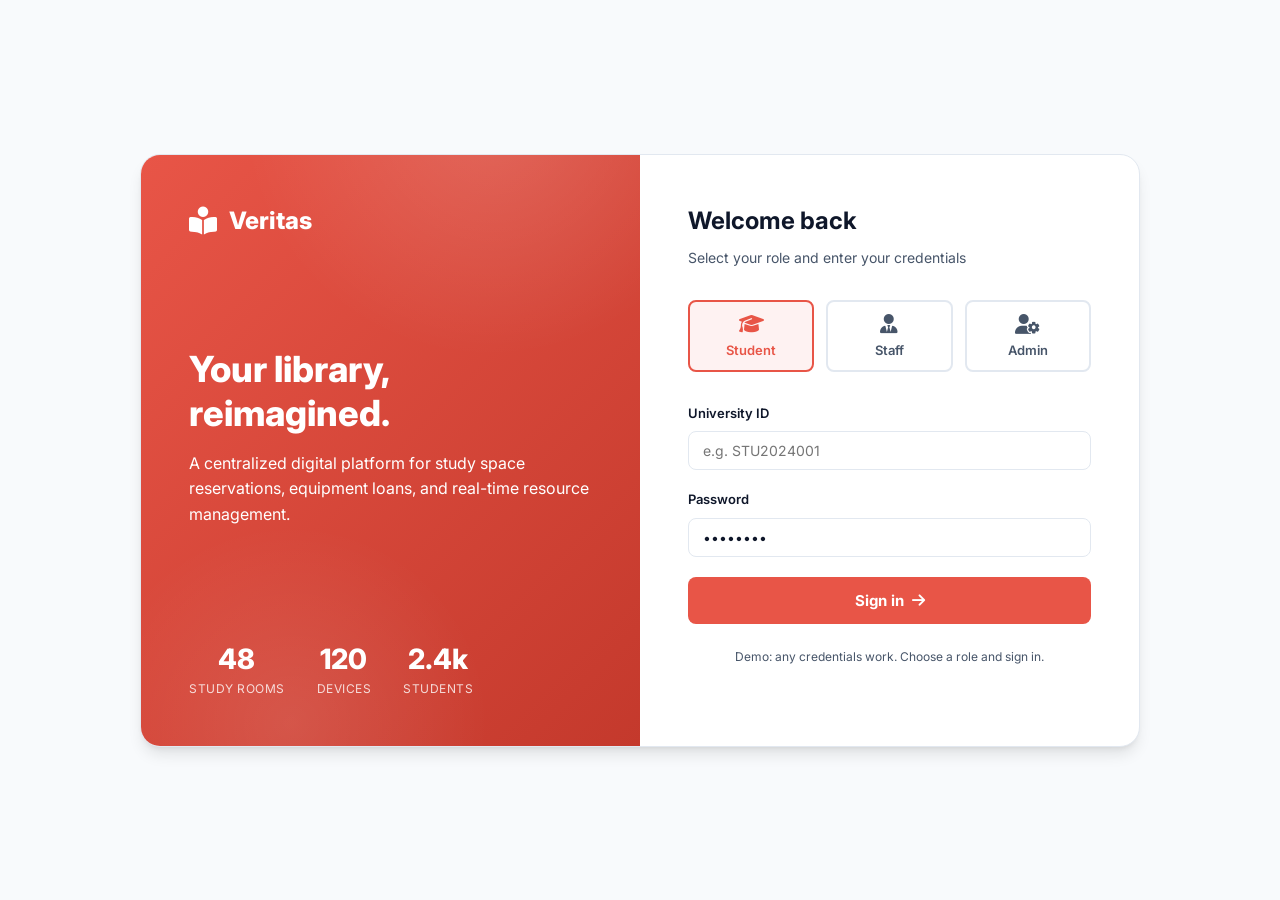
==== commit fcb25029: "animations added" ====
--- a/index.html
+++ b/index.html
@@ -25,7 +25,7 @@
         </div>
     </div>
 
-    <!--   LOGIN PAGE   -->
+    <!-- ================= LOGIN PAGE ================= -->
     <div id="page-login" class="page active">
         <div class="login-wrap">
             <div class="login-hero">
@@ -58,7 +58,7 @@
         </div>
     </div>
 
-    <!--   STUDENT PAGE   -->
+    <!-- ================= STUDENT PAGE ================= -->
     <div id="page-student" class="page">
         <nav class="navbar">
             <button class="nav-sidebar-toggle" onclick="toggleSidebar('student')"><i class="fa-solid fa-bars"></i></button>
@@ -293,7 +293,7 @@
         </div>
     </div>
 
-    <!--   STAFF PAGE   -->
+    <!-- ================= STAFF PAGE ================= -->
     <div id="page-staff" class="page">
         <nav class="navbar">
             <button class="nav-sidebar-toggle" onclick="toggleSidebar('staff')"><i class="fa-solid fa-bars"></i></button>
@@ -429,7 +429,7 @@
         </div>
     </div>
 
-    <!--   ADMIN PAGE   -->
+    <!-- ================= ADMIN PAGE ================= -->
     <div id="page-admin" class="page">
         <nav class="navbar">
             <button class="nav-sidebar-toggle" onclick="toggleSidebar('admin')"><i class="fa-solid fa-bars"></i></button>
--- a/style.css
+++ b/style.css
@@ -1,66 +1,64 @@
-/*   DESIGN SYSTEM   */
+/* ============================================================ DESIGN SYSTEM ============================================================ */
 :root {
-    --primary: #E85547;
-    --primary-hover: #c4392c;
-    --primary-light: #FEF2F2;
-    --bg: #F8FAFC;
-    --surface: #FFFFFF;
-    --surface-2: #F1F5F9;
-    --sidebar-bg: #0F172A;
-    --sidebar-text: #94A3B8;
-    --sidebar-active: #1E293B;
-    --text-primary: #0F172A;
-    --text-secondary: #475569;
-    --text-muted: #94A3B8;
-    --border: #E2E8F0;
-    --success: #10B981;
-    --warning: #F59E0B;
-    --danger: #EF4444;
-    --info: #3B82F6;
-    --radius: 12px;
-    --radius-sm: 8px;
-    --shadow-sm: 0 1px 2px 0 rgb(0 0 0 / 0.05);
-    --shadow: 0 4px 6px -1px rgb(0 0 0 / 0.1), 0 2px 4px -2px rgb(0 0 0 / 0.1);
-    --shadow-lg: 0 10px 15px -3px rgb(0 0 0 / 0.1), 0 4px 6px -4px rgb(0 0 0 / 0.1);
-    --sidebar-w: 260px;
-    --nav-h: 64px;
-    --font: 'Inter', system-ui, -apple-system, sans-serif;
-}
-
+--primary: #E85547;
+--primary-hover: #c4392c;
+--primary-light: #FEF2F2;
+--bg: #F8FAFC;
+--surface: #FFFFFF;
+--surface-2: #F1F5F9;
+--sidebar-bg: #0F172A;
+--sidebar-text: #94A3B8;
+--sidebar-active: #1E293B;
+--text-primary: #0F172A;
+--text-secondary: #475569;
+--text-muted: #94A3B8;
+--border: #E2E8F0;
+--success: #10B981;
+--warning: #F59E0B;
+--danger: #EF4444;
+--info: #3B82F6;
+--radius: 12px;
+--radius-sm: 8px;
+--shadow-sm: 0 1px 2px 0 rgb(0 0 0 / 0.05);
+--shadow: 0 4px 6px -1px rgb(0 0 0 / 0.1), 0 2px 4px -2px rgb(0 0 0 / 0.1);
+--shadow-lg: 0 10px 15px -3px rgb(0 0 0 / 0.1), 0 4px 6px -4px rgb(0 0 0 / 0.1);
+--sidebar-w: 260px;
+--nav-h: 64px;
+--font: 'Inter', system-ui, -apple-system, sans-serif;
+}
 [data-theme="dark"] {
-    --bg: #0B0F19;
-    --surface: #1E293B;
-    --surface-2: #0F172A;
-    --sidebar-bg: #020617;
-    --text-primary: #F8FAFC;
-    --text-secondary: #CBD5E1;
-    --text-muted: #64748B;
-    --border: #334155;
-    --primary-light: #450a0a;
-}
-
+--bg: #0B0F19;
+--surface: #1E293B;
+--surface-2: #0F172A;
+--sidebar-bg: #020617;
+--text-primary: #F8FAFC;
+--text-secondary: #CBD5E1;
+--text-muted: #64748B;
+--border: #334155;
+--primary-light: #450a0a;
+}
 *, *::before, *::after { box-sizing: border-box; margin: 0; padding: 0; }
 html { scroll-behavior: smooth; }
 body { font-family: var(--font); background: var(--bg); color: var(--text-primary); font-size: 14px; line-height: 1.5; transition: background 0.3s, color 0.3s; }
 a { color: inherit; text-decoration: none; }
 button { cursor: pointer; font-family: inherit; }
 input, select, textarea { font-family: inherit; }
-
-/*   LAYOUT   */
+/* ============================================================ LAYOUT ============================================================ */
 .page { display: none; min-height: 100vh; }
 .page.active { display: flex; flex-direction: column; }
 .dashboard-shell { display: flex; flex: 1; margin-top: var(--nav-h); }
 .main-content { flex: 1; margin-left: var(--sidebar-w); padding: 32px; min-height: calc(100vh - var(--nav-h)); transition: margin 0.3s; }
-.panel { display: none; animation: fadeIn 0.3s ease; }
+.panel { display: none; }
 .panel.active { display: block; }
 @keyframes fadeIn { from { opacity: 0; transform: translateY(10px); } to { opacity: 1; transform: translateY(0); } }
-
-/*   NAVBAR   */
+/* ============================================================ NAVBAR ============================================================ */
 .navbar {
-    position: fixed; top: 0; left: 0; right: 0; z-index: 100; height: var(--nav-h);
-    background: var(--surface); border-bottom: 1px solid var(--border);
-    display: flex; align-items: center; padding: 0 24px; gap: 16px;
-    box-shadow: var(--shadow-sm);
+position: fixed; top: 0; left: 0; right: 0; z-index: 100; height: var(--nav-h);
+background: var(--surface); border-bottom: 1px solid var(--border);
+display: flex; align-items: center; padding: 0 24px; gap: 16px;
+box-shadow: var(--shadow-sm);
+backdrop-filter: blur(12px);
+background: color-mix(in srgb, var(--surface) 85%, transparent);
 }
 .navbar-brand { display: flex; align-items: center; gap: 10px; font-size: 18px; font-weight: 700; color: var(--text-primary); }
 .navbar-brand i { color: var(--primary); font-size: 22px; }
@@ -77,7 +75,6 @@
 .nav-name { font-weight: 500; }
 .nav-profile-caret { font-size: 10px; color: var(--text-muted); }
 .nav-sidebar-toggle { display: none; background: none; border: none; color: var(--text-primary); font-size: 20px; }
-
 /* Dropdowns */
 .profile-dropdown { display: none; position: absolute; top: calc(100% + 12px); right: 0; min-width: 260px; background: var(--surface); border: 1px solid var(--border); border-radius: var(--radius); box-shadow: var(--shadow-lg); z-index: 200; overflow: hidden; animation: slideDown 0.2s ease; }
 .profile-dropdown.open { display: block; }
@@ -89,35 +86,31 @@
 .profile-dropdown-item:hover { background: var(--surface-2); }
 .profile-dropdown-item.danger { color: var(--danger); }
 .profile-dropdown-divider { height: 1px; background: var(--border); margin: 4px 0; }
-
-/*   SIDEBAR   */
+/* ============================================================ SIDEBAR ============================================================ */
 .sidebar {
-    width: var(--sidebar-w); background: var(--sidebar-bg); position: fixed; top: var(--nav-h); bottom: 0; left: 0;
-    overflow-y: auto; z-index: 90; transition: transform 0.3s ease;
-    border-right: 1px solid rgba(255,255,255,0.05);
+width: var(--sidebar-w); background: var(--sidebar-bg); position: fixed; top: var(--nav-h); bottom: 0; left: 0;
+overflow-y: auto; z-index: 90; transition: transform 0.3s ease;
+border-right: 1px solid rgba(255,255,255,0.05);
 }
 .sidebar-section { padding: 16px 12px; }
 .sidebar-label { font-size: 11px; font-weight: 600; text-transform: uppercase; letter-spacing: 0.5px; color: var(--sidebar-text); padding: 16px 12px 8px; opacity: 0.6; }
 .sidebar-item {
-    display: flex; align-items: center; gap: 12px; padding: 10px 12px; margin-bottom: 4px;
-    color: var(--sidebar-text); border-radius: 8px; font-size: 13.5px; font-weight: 500;
-    transition: all 0.2s; cursor: pointer; border-left: 3px solid transparent;
+display: flex; align-items: center; gap: 12px; padding: 10px 12px; margin-bottom: 4px;
+color: var(--sidebar-text); border-radius: 8px; font-size: 13.5px; font-weight: 500;
+transition: all 0.2s; cursor: pointer; border-left: 3px solid transparent;
 }
 .sidebar-item:hover { background: rgba(255,255,255,0.05); color: white; }
 .sidebar-item.active { background: var(--sidebar-active); color: white; font-weight: 600; border-left-color: var(--primary); }
 .sidebar-icon { width: 20px; text-align: center; font-size: 15px; }
 .sidebar-overlay { display: none; position: fixed; inset: 0; background: rgba(0,0,0,0.5); z-index: 80; }
-
-/*   COMPONENTS   */
+/* ============================================================ COMPONENTS ============================================================ */
 .page-header { display: flex; align-items: flex-start; justify-content: space-between; margin-bottom: 32px; flex-wrap: wrap; gap: 16px; }
 .page-header-left h2 { font-size: 24px; font-weight: 700; color: var(--text-primary); margin-bottom: 4px; }
 .page-header-left p { color: var(--text-secondary); font-size: 14px; }
-
 .section-card { background: var(--surface); border: 1px solid var(--border); border-radius: var(--radius); box-shadow: var(--shadow-sm); margin-bottom: 24px; overflow: hidden; transition: all 0.3s; }
 .section-card-header { padding: 20px 24px; border-bottom: 1px solid var(--border); display: flex; align-items: center; justify-content: space-between; gap: 16px; }
 .section-card-header h3 { font-size: 16px; font-weight: 600; color: var(--text-primary); }
 .section-card-body { padding: 24px; }
-
 .cards-grid { display: grid; grid-template-columns: repeat(auto-fill, minmax(240px, 1fr)); gap: 20px; margin-bottom: 32px; }
 .stat-card { background: var(--surface); border: 1px solid var(--border); border-radius: var(--radius); padding: 24px; display: flex; flex-direction: column; gap: 12px; transition: all 0.2s; }
 .stat-card:hover { transform: translateY(-2px); box-shadow: var(--shadow); }
@@ -125,11 +118,9 @@
 .stat-card-val { font-size: 28px; font-weight: 700; color: var(--text-primary); line-height: 1; }
 .stat-card-label { font-size: 14px; color: var(--text-secondary); font-weight: 500; }
 .stat-card-sub { font-size: 12px; font-weight: 600; display: flex; align-items: center; gap: 4px; color: var(--success); }
-
 .grid-2 { display: grid; grid-template-columns: 1fr 1fr; gap: 24px; }
-
 /* Buttons */
-.btn { display: inline-flex; align-items: center; gap: 8px; padding: 10px 18px; border-radius: var(--radius-sm); font-size: 13px; font-weight: 600; border: none; transition: all 0.2s; white-space: nowrap; }
+.btn { display: inline-flex; align-items: center; gap: 8px; padding: 10px 18px; border-radius: var(--radius-sm); font-size: 13px; font-weight: 600; border: none; transition: all 0.2s cubic-bezier(0.4, 0, 0.2, 1); white-space: nowrap; position: relative; overflow: hidden; }
 .btn-primary { background: var(--primary); color: white; }
 .btn-primary:hover { background: var(--primary-hover); transform: translateY(-1px); box-shadow: 0 4px 6px -1px rgba(232, 85, 71, 0.2); }
 .btn-secondary { background: var(--surface); color: var(--text-primary); border: 1px solid var(--border); }
@@ -143,20 +134,19 @@
 .btn-sm { padding: 6px 12px; font-size: 12px; }
 .btn-xs { padding: 4px 8px; font-size: 11px; }
 .btn-group { display: flex; gap: 12px; margin-top: 8px; }
-
+.btn:active { transform: scale(0.97); }
 /* Forms */
 .form-group { margin-bottom: 20px; }
 .form-label { display: block; font-size: 13px; font-weight: 600; color: var(--text-primary); margin-bottom: 8px; }
 .form-control {
-    width: 100%; padding: 10px 14px; border: 1px solid var(--border); border-radius: var(--radius-sm);
-    font-size: 14px; color: var(--text-primary); background: var(--surface); transition: all 0.2s; outline: none;
+width: 100%; padding: 10px 14px; border: 1px solid var(--border); border-radius: var(--radius-sm);
+font-size: 14px; color: var(--text-primary); background: var(--surface); transition: all 0.2s; outline: none;
 }
 .form-control:focus { border-color: var(--primary); box-shadow: 0 0 0 3px rgba(232, 85, 71, 0.1); }
 .form-select { appearance: none; background-image: url("data:image/svg+xml,%3Csvg xmlns='http://www.w3.org/2000/svg' width='12' height='12' viewBox='0 0 12 12'%3E%3Cpath fill='%2364748B' d='M6 8L1 3h10z'/%3E%3C/svg%3E"); background-repeat: no-repeat; background-position: right 14px center; padding-right: 36px; }
 textarea.form-control { min-height: 100px; resize: vertical; }
 .form-row { display: grid; grid-template-columns: 1fr 1fr; gap: 16px; }
 .filter-group { display: flex; gap: 12px; }
-
 /* Tables */
 .table-wrap { overflow-x: auto; }
 table { width: 100%; border-collapse: collapse; font-size: 14px; }
@@ -165,7 +155,6 @@
 tr:last-child td { border-bottom: none; }
 tr:hover td { background: var(--surface-2); }
 .action-group { display: flex; gap: 8px; flex-wrap: wrap; }
-
 /* Badges */
 .badge { display: inline-flex; align-items: center; padding: 4px 10px; border-radius: 20px; font-size: 12px; font-weight: 600; line-height: 1; }
 .badge::before { content: ''; width: 6px; height: 6px; border-radius: 50%; background: currentColor; margin-right: 6px; }
@@ -173,7 +162,6 @@
 .badge-occupied, .badge-overdue, .badge-danger { background: #FEE2E2; color: #991B1B; }
 .badge-waitlist, .badge-pending, .badge-warning { background: #FEF3C7; color: #92400E; }
 .badge-info { background: #DBEAFE; color: #1E40AF; }
-
 /* Resource Grid */
 .resource-grid { display: grid; grid-template-columns: repeat(auto-fill, minmax(280px, 1fr)); gap: 20px; }
 .resource-card { background: var(--surface); border: 1px solid var(--border); border-radius: var(--radius); padding: 20px; transition: all 0.2s; display: flex; flex-direction: column; gap: 16px; }
@@ -183,14 +171,12 @@
 .resource-card-type { font-size: 13px; color: var(--text-secondary); margin-top: 4px; }
 .resource-card-meta { font-size: 13px; color: var(--text-secondary); display: flex; gap: 16px; }
 .resource-card-actions { display: flex; gap: 10px; margin-top: auto; }
-
 /* QR Scanner */
 .qr-scanner { width: 100%; max-width: 300px; aspect-ratio: 1; background: #0F172A; border-radius: var(--radius); display: flex; flex-direction: column; align-items: center; justify-content: center; gap: 16px; color: white; position: relative; overflow: hidden; }
 .qr-frame { width: 180px; height: 180px; border: 3px solid var(--primary); border-radius: 12px; position: relative; display: flex; align-items: center; justify-content: center; }
-.qr-frame::before { content: ''; position: absolute; top: 0; left: 0; right: 0; height: 2px; background: var(--primary); animation: scan 2s linear infinite; box-shadow: 0 0 10px var(--primary); }
+.qr-frame::before { content: ''; position: absolute; top: 0; left: 0; right: 0; height: 2px; background: var(--primary); animation: scan 2s linear infinite; box-shadow: 0 0 15px var(--primary), 0 0 30px rgba(232, 85, 71, 0.4); }
 @keyframes scan { 0% { top: 0; } 50% { top: calc(100% - 2px); } 100% { top: 0; } }
 .qr-placeholder { font-size: 60px; opacity: 0.3; color: white; }
-
 /* Calendar */
 .cal-wrap { user-select: none; }
 .cal-header { display: flex; align-items: center; justify-content: space-between; margin-bottom: 20px; }
@@ -207,7 +193,6 @@
 .cal-day.selected { background: var(--primary); color: white; }
 .cal-events-panel { margin-top: 24px; }
 .cal-event-item { display: flex; gap: 12px; padding: 12px; background: var(--surface-2); border-radius: 8px; margin-bottom: 8px; border-left: 3px solid var(--primary); }
-
 /* Charts */
 .chart-bar-wrap { display: flex; flex-direction: column; gap: 12px; }
 .chart-bar-row { display: flex; align-items: center; gap: 12px; }
@@ -215,7 +200,6 @@
 .chart-bar-track { flex: 1; height: 32px; background: var(--surface-2); border-radius: 8px; overflow: hidden; }
 .chart-bar-fill { height: 100%; border-radius: 8px; display: flex; align-items: center; padding-left: 12px; font-size: 12px; font-weight: 600; color: white; transition: width 1s cubic-bezier(0.4, 0, 0.2, 1); }
 .chart-bar-val { width: 40px; font-size: 13px; font-weight: 600; color: var(--text-primary); }
-
 /* Notifications */
 .notif-list { display: flex; flex-direction: column; gap: 12px; }
 .notif-item { display: flex; gap: 12px; padding: 16px; background: var(--surface); border: 1px solid var(--border); border-radius: var(--radius-sm); border-left: 4px solid var(--text-muted); }
@@ -228,7 +212,6 @@
 .notif-title { font-weight: 600; font-size: 14px; color: var(--text-primary); margin-bottom: 4px; }
 .notif-body { font-size: 13px; color: var(--text-secondary); }
 .notif-time { font-size: 11px; color: var(--text-muted); margin-top: 4px; }
-
 /* Settings & Toggles */
 .toggle-row { display: flex; align-items: center; justify-content: space-between; padding: 20px 0; border-bottom: 1px solid var(--border); }
 .toggle-row:last-child { border-bottom: none; }
@@ -240,33 +223,51 @@
 .toggle-slider::before { content: ''; position: absolute; width: 18px; height: 18px; left: 3px; bottom: 3px; background: white; border-radius: 50%; transition: 0.3s; }
 .toggle input:checked + .toggle-slider { background: var(--primary); }
 .toggle input:checked + .toggle-slider::before { transform: translateX(20px); }
-
 /* Weight Cards & Score Demo (Admin) */
 .weight-card { background: var(--surface-2); border-radius: var(--radius-sm); padding: 16px; margin-bottom: 16px; }
 .weight-card label { font-size: 13px; font-weight: 600; color: var(--text-primary); display: flex; justify-content: space-between; margin-bottom: 12px; }
 .weight-card label span { color: var(--primary); font-size: 14px; }
 input[type="range"] { width: 100%; accent-color: var(--primary); }
-
 .score-demo { background: #0F172A; color: #E2E8F0; border-radius: var(--radius-sm); padding: 20px; font-family: monospace; font-size: 13px; margin-top: 16px; }
 .score-demo-line { margin-bottom: 8px; }
 .score-demo-line span { color: var(--primary); font-weight: 700; }
 .score-total { margin-top: 12px; padding-top: 12px; border-top: 1px solid #334155; font-size: 16px; font-weight: 700; }
 .score-total b { color: var(--primary); }
-
 /* Account Center */
 .account-avatar-big { width: 72px; height: 72px; border-radius: 50%; background: var(--primary); display: flex; align-items: center; justify-content: center; font-size: 28px; font-weight: 800; color: white; margin-bottom: 24px; }
 .account-info-grid { display: grid; grid-template-columns: 1fr 1fr; gap: 16px; }
-
 /* Issues */
 .issues-list { display: flex; flex-direction: column; gap: 12px; }
 .issue-item { background: var(--surface-2); border-radius: var(--radius-sm); padding: 16px; border-left: 3px solid var(--warning); font-size: 13px; }
 .issue-item strong { color: var(--text-primary); display: block; margin-bottom: 4px; }
 .issue-item span { color: var(--text-muted); font-size: 11.5px; display: block; margin-top: 8px; }
-
-/*   LOGIN PAGE   */
+/* ============================================================ LOGIN PAGE ============================================================ */
 #page-login.active { display: flex; align-items: center; justify-content: center; padding: 24px; background: var(--bg); }
 .login-wrap { display: grid; grid-template-columns: 1fr 1fr; max-width: 1000px; width: 100%; background: var(--surface); border-radius: 20px; overflow: hidden; box-shadow: var(--shadow-lg); border: 1px solid var(--border); }
-.login-hero { background: linear-gradient(135deg, #E85547 0%, #c4392c 100%); padding: 48px; display: flex; flex-direction: column; justify-content: space-between; color: white; }
+.login-hero { background: linear-gradient(135deg, #E85547 0%, #c4392c 100%); padding: 48px; display: flex; flex-direction: column; justify-content: space-between; color: white; position: relative; overflow: hidden; }
+.login-hero::before {
+  content: '';
+  position: absolute;
+  top: -50%; right: -20%;
+  width: 500px; height: 500px;
+  background: radial-gradient(circle, rgba(255,255,255,0.15) 0%, transparent 70%);
+  border-radius: 50%;
+  animation: floatOrb 12s ease-in-out infinite;
+}
+.login-hero::after {
+  content: '';
+  position: absolute;
+  bottom: -30%; left: -10%;
+  width: 400px; height: 400px;
+  background: radial-gradient(circle, rgba(255,255,255,0.1) 0%, transparent 70%);
+  border-radius: 50%;
+  animation: floatOrb 15s ease-in-out infinite reverse;
+}
+@keyframes floatOrb {
+  0%, 100% { transform: translate(0, 0); }
+  50% { transform: translate(30px, -30px); }
+}
+.login-hero > * { position: relative; z-index: 1; }
 .login-logo { display: flex; align-items: center; gap: 12px; font-size: 24px; font-weight: 800; margin-bottom: 40px; }
 .login-logo i { font-size: 28px; }
 .login-hero h1 { font-size: 36px; font-weight: 800; line-height: 1.2; margin-bottom: 16px; }
@@ -285,8 +286,7 @@
 .login-submit { width: 100%; padding: 14px; background: var(--primary); color: white; border: none; border-radius: var(--radius-sm); font-size: 15px; font-weight: 700; transition: all 0.2s; display: flex; align-items: center; justify-content: center; gap: 8px; }
 .login-submit:hover { background: var(--primary-hover); transform: translateY(-1px); box-shadow: 0 4px 6px -1px rgba(232, 85, 71, 0.2); }
 .login-hint { font-size: 12px; color: var(--text-muted); text-align: center; margin-top: 24px; }
-
-/*   MODAL & TOAST   */
+/* ============================================================ MODAL & TOAST ============================================================ */
 .modal-backdrop { display: none; position: fixed; inset: 0; background: rgba(0,0,0,0.5); z-index: 1000; align-items: center; justify-content: center; padding: 16px; backdrop-filter: blur(4px); }
 .modal-backdrop.open { display: flex; }
 .modal { background: var(--surface); border-radius: var(--radius); width: 100%; max-width: 480px; box-shadow: var(--shadow-lg); animation: slideUp 0.3s ease; }
@@ -296,31 +296,421 @@
 .modal-close { background: none; border: none; font-size: 20px; color: var(--text-muted); cursor: pointer; }
 .modal-body { padding: 24px; color: var(--text-primary); }
 .modal-footer { padding: 0 24px 24px; display: flex; gap: 12px; justify-content: flex-end; }
-
 #toast-container { position: fixed; bottom: 24px; right: 24px; z-index: 2000; display: flex; flex-direction: column; gap: 12px; pointer-events: none; }
 .toast { display: flex; align-items: center; gap: 12px; background: var(--surface); color: var(--text-primary); padding: 14px 20px; border-radius: var(--radius-sm); box-shadow: var(--shadow-lg); font-size: 13px; font-weight: 500; animation: fadeIn 0.3s ease; max-width: 320px; border-left: 4px solid var(--primary); pointer-events: all; border: 1px solid var(--border); border-left-width: 4px; }
 .toast.t-success { border-left-color: var(--success); }
 .toast.t-warn { border-left-color: var(--warning); }
 .toast.t-danger { border-left-color: var(--danger); }
-
-/*   RESPONSIVE   */
+/* ============================================================ RESPONSIVE ============================================================ */
 @media (max-width: 1024px) {
-    .grid-2 { grid-template-columns: 1fr; }
+.grid-2 { grid-template-columns: 1fr; }
 }
 @media (max-width: 768px) {
-    .login-wrap { grid-template-columns: 1fr; }
-    .login-hero { display: none; }
-    .sidebar { transform: translateX(-100%); }
-    .sidebar.open { transform: translateX(0); }
-    .sidebar-overlay.open { display: block; }
-    .main-content { margin-left: 0; padding: 20px; }
-    .nav-sidebar-toggle { display: block; }
-    .nav-name { display: none; }
-    .cards-grid { grid-template-columns: 1fr 1fr; }
-    .form-row { grid-template-columns: 1fr; }
-    .account-info-grid { grid-template-columns: 1fr; }
+.login-wrap { grid-template-columns: 1fr; }
+.login-hero { display: none; }
+.sidebar { transform: translateX(-100%); }
+.sidebar.open { transform: translateX(0); }
+.sidebar-overlay.open { display: block; }
+.main-content { margin-left: 0; padding: 20px; }
+.nav-sidebar-toggle { display: block; }
+.nav-name { display: none; }
+.cards-grid { grid-template-columns: 1fr 1fr; }
+.form-row { grid-template-columns: 1fr; }
+.account-info-grid { grid-template-columns: 1fr; }
 }
 @media (max-width: 480px) {
-    .cards-grid { grid-template-columns: 1fr; }
-    .role-buttons { flex-direction: column; }
+.cards-grid { grid-template-columns: 1fr; }
+.role-buttons { flex-direction: column; }
+}
+
+/* ============================================================ ✨ ENHANCEMENT ANIMATIONS & REALISM ============================================================ */
+
+/* --- Login page transition --- */
+.page-login-leaving {
+  animation: loginFadeOut 0.6s cubic-bezier(0.4, 0, 0.2, 1) forwards;
+  pointer-events: none;
+}
+@keyframes loginFadeOut {
+  0%   { opacity: 1; transform: scale(1); filter: blur(0); }
+  100% { opacity: 0; transform: scale(1.04); filter: blur(10px); }
+}
+
+/* --- Dashboard entrance --- */
+.page-entering { animation: dashboardEnter 0.7s cubic-bezier(0.16, 1, 0.3, 1); }
+@keyframes dashboardEnter {
+  0%   { opacity: 0; transform: translateY(24px); }
+  100% { opacity: 1; transform: translateY(0); }
+}
+
+/* --- Panel switch animation --- */
+.panel.active { animation: panelFade 0.45s cubic-bezier(0.16, 1, 0.3, 1); }
+@keyframes panelFade {
+  0%   { opacity: 0; transform: translateY(10px); }
+  100% { opacity: 1; transform: translateY(0); }
+}
+
+/* --- Staggered card entrance --- */
+.cards-grid .stat-card,
+.resource-grid .resource-card,
+.section-card {
+  animation: cardRise 0.6s cubic-bezier(0.16, 1, 0.3, 1) backwards;
+}
+.cards-grid .stat-card:nth-child(1),
+.resource-grid .resource-card:nth-child(1),
+.section-card:nth-child(1) { animation-delay: 0.08s; }
+.cards-grid .stat-card:nth-child(2),
+.resource-grid .resource-card:nth-child(2),
+.section-card:nth-child(2) { animation-delay: 0.16s; }
+.cards-grid .stat-card:nth-child(3),
+.resource-grid .resource-card:nth-child(3),
+.section-card:nth-child(3) { animation-delay: 0.24s; }
+.cards-grid .stat-card:nth-child(4),
+.resource-grid .resource-card:nth-child(4),
+.section-card:nth-child(4) { animation-delay: 0.32s; }
+.resource-grid .resource-card:nth-child(n+5) { animation-delay: 0.4s; }
+
+@keyframes cardRise {
+  0%   { opacity: 0; transform: translateY(18px); }
+  100% { opacity: 1; transform: translateY(0); }
+}
+
+/* --- Sidebar items slide in --- */
+.sidebar-item {
+  animation: sidebarSlide 0.45s cubic-bezier(0.16, 1, 0.3, 1) backwards;
+}
+.sidebar-section .sidebar-item:nth-child(1) { animation-delay: 0.10s; }
+.sidebar-section .sidebar-item:nth-child(2) { animation-delay: 0.15s; }
+.sidebar-section .sidebar-item:nth-child(3) { animation-delay: 0.20s; }
+.sidebar-section .sidebar-item:nth-child(4) { animation-delay: 0.25s; }
+.sidebar-section .sidebar-item:nth-child(5) { animation-delay: 0.30s; }
+.sidebar-section .sidebar-item:nth-child(6) { animation-delay: 0.35s; }
+@keyframes sidebarSlide {
+  0%   { opacity: 0; transform: translateX(-14px); }
+  100% { opacity: 1; transform: translateX(0); }
+}
+
+/* --- Login button loading spinner --- */
+.btn-loading {
+  position: relative;
+  color: transparent !important;
+  pointer-events: none;
+}
+.btn-loading::after {
+  content: '';
+  position: absolute;
+  width: 18px; height: 18px;
+  border: 2.5px solid rgba(255,255,255,0.35);
+  border-top-color: #fff;
+  border-radius: 50%;
+  animation: spin 0.7s linear infinite;
+  top: 50%; left: 50%;
+  margin: -9px 0 0 -9px;
+}
+@keyframes spin { to { transform: rotate(360deg); } }
+
+/* --- Avatar hover glow --- */
+.nav-avatar {
+  transition: transform 0.25s cubic-bezier(0.34, 1.56, 0.64, 1), box-shadow 0.25s;
+}
+.nav-profile-btn:hover .nav-avatar {
+  transform: scale(1.1);
+  box-shadow: 0 0 0 4px var(--primary-light), 0 4px 12px rgba(232, 85, 71, 0.3);
+}
+
+/* --- Unread notification badge pulse --- */
+.notif-badge { animation: pulseBadge 2.2s ease-in-out infinite; }
+@keyframes pulseBadge {
+  0%, 100% { transform: scale(1); box-shadow: 0 0 0 0 rgba(239, 68, 68, 0.6); }
+  50%      { transform: scale(1.12); box-shadow: 0 0 0 6px rgba(239, 68, 68, 0); }
+}
+
+/* --- Table rows slide in --- */
+tbody tr { animation: rowSlide 0.4s cubic-bezier(0.16, 1, 0.3, 1) backwards; }
+tbody tr:nth-child(1) { animation-delay: 0.05s; }
+tbody tr:nth-child(2) { animation-delay: 0.10s; }
+tbody tr:nth-child(3) { animation-delay: 0.15s; }
+tbody tr:nth-child(4) { animation-delay: 0.20s; }
+tbody tr:nth-child(5) { animation-delay: 0.25s; }
+@keyframes rowSlide {
+  0%   { opacity: 0; transform: translateX(-10px); }
+  100% { opacity: 1; transform: translateX(0); }
+}
+
+/* --- Notification items slide in --- */
+.notif-item { animation: notifSlide 0.4s cubic-bezier(0.16, 1, 0.3, 1) backwards; }
+.notif-item:nth-child(1) { animation-delay: 0.05s; }
+.notif-item:nth-child(2) { animation-delay: 0.10s; }
+.notif-item:nth-child(3) { animation-delay: 0.15s; }
+.notif-item:nth-child(4) { animation-delay: 0.20s; }
+.notif-item:nth-child(5) { animation-delay: 0.25s; }
+@keyframes notifSlide {
+  0%   { opacity: 0; transform: translateX(-14px); }
+  100% { opacity: 1; transform: translateX(0); }
+}
+
+/* --- Chart bars grow on render --- */
+.chart-bar-fill { animation: barGrow 1.1s cubic-bezier(0.16, 1, 0.3, 1) backwards; }
+@keyframes barGrow {
+  0% { transform: scaleX(0); transform-origin: left; }
+  100% { transform: scaleX(1); transform-origin: left; }
+}
+
+/* --- Subtle dotted background pattern --- */
+body::before {
+  content: '';
+  position: fixed;
+  inset: 0;
+  background-image: radial-gradient(circle at 1px 1px, var(--border) 1px, transparent 0);
+  background-size: 28px 28px;
+  opacity: 0.35;
+  pointer-events: none;
+  z-index: 0;
+}
+[data-theme="dark"] body::before { opacity: 0.12; }
+.page { position: relative; z-index: 1; }
+
+/* --- Custom scrollbar --- */
+::-webkit-scrollbar { width: 10px; height: 10px; }
+::-webkit-scrollbar-track { background: transparent; }
+::-webkit-scrollbar-thumb {
+  background: var(--border);
+  border-radius: 10px;
+  border: 2px solid var(--bg);
+}
+::-webkit-scrollbar-thumb:hover { background: var(--text-muted); }
+
+/* --- Stat value glow on hover --- */
+.stat-card:hover .stat-card-val {
+  color: var(--primary);
+  transition: color 0.3s;
+}
+
+/* --- Welcome banner (injected via JS) --- */
+.welcome-banner {
+  background: linear-gradient(135deg, #E85547 0%, #c4392c 60%, #8b2418 100%);
+  color: white;
+  padding: 24px 28px;
+  border-radius: var(--radius);
+  margin-bottom: 24px;
+  position: relative;
+  overflow: hidden;
+  box-shadow: 0 10px 30px -10px rgba(232, 85, 71, 0.4);
+  animation: cardRise 0.6s cubic-bezier(0.16, 1, 0.3, 1) backwards;
+}
+.welcome-banner::before {
+  content: '';
+  position: absolute;
+  top: -60%; right: -10%;
+  width: 360px; height: 360px;
+  background: radial-gradient(circle, rgba(255,255,255,0.18) 0%, transparent 70%);
+  border-radius: 50%;
+  animation: floatOrb 10s ease-in-out infinite;
+}
+.welcome-banner::after {
+  content: '';
+  position: absolute;
+  bottom: -40%; left: 20%;
+  width: 240px; height: 240px;
+  background: radial-gradient(circle, rgba(255,255,255,0.1) 0%, transparent 70%);
+  border-radius: 50%;
+  animation: floatOrb 14s ease-in-out infinite reverse;
+}
+.welcome-banner > div { position: relative; z-index: 1; }
+
+/* --- Live clock subtle animation --- */
+#live-clock {
+  display: inline-block;
+  font-variant-numeric: tabular-nums;
+}
+
+/* --- Form inputs subtle focus ring --- */
+.form-control:focus, .form-select:focus {
+  transform: translateY(-1px);
+}
+
+/* --- Resource card icon bounce on hover --- */
+.resource-card:hover .resource-card-title i {
+  animation: iconBounce 0.5s ease;
+}
+@keyframes iconBounce {
+  0%, 100% { transform: scale(1); }
+  50%      { transform: scale(1.2) rotate(-6deg); }
+}
+
+/* --- Sidebar active item indicator pulse --- */
+.sidebar-item.active {
+  position: relative;
+}
+.sidebar-item.active::after {
+  content: '';
+  position: absolute;
+  left: -3px; top: 20%; bottom: 20%;
+  width: 3px;
+  background: var(--primary);
+  border-radius: 2px;
+  box-shadow: 0 0 8px var(--primary);
+  animation: activePulse 2s ease-in-out infinite;
+}
+@keyframes activePulse {
+  0%, 100% { opacity: 1; }
+  50%      { opacity: 0.6; }
+}
+
+/* --- QR frame corner accents --- */
+.qr-frame::after {
+  content: '';
+  position: absolute;
+  inset: 8px;
+  border: 1px dashed rgba(232, 85, 71, 0.3);
+  border-radius: 8px;
+  pointer-events: none;
+}
+
+/* --- Toast slide in from right --- */
+.toast { animation: toastSlide 0.35s cubic-bezier(0.16, 1, 0.3, 1); }
+@keyframes toastSlide {
+  0%   { opacity: 0; transform: translateX(40px); }
+  100% { opacity: 1; transform: translateX(0); }
+}
+
+/* --- Modal backdrop fade --- */
+.modal-backdrop.open { animation: backdropFade 0.25s ease; }
+@keyframes backdropFade {
+  from { opacity: 0; }
+  to   { opacity: 1; }
+}
+
+/* --- Badge dot subtle pulse --- */
+.badge::before {
+  animation: dotPulse 2.5s ease-in-out infinite;
+}
+@keyframes dotPulse {
+  0%, 100% { opacity: 1; }
+  50%      { opacity: 0.5; }
+}
+
+/* --- Selection color --- */
+::selection {
+  background: var(--primary);
+  color: white;
+}
+
+/* --- Reduced motion respect --- */
+@media (prefers-reduced-motion: reduce) {
+  *, *::before, *::after {
+    animation-duration: 0.01ms !important;
+    animation-iteration-count: 1 !important;
+    transition-duration: 0.01ms !important;
+  }
+}
+
+/* ============================================================ ✨ LOGIN SCREEN ENTRANCE ANIMATION (SLOWER) ============================================================ */
+
+/* Logo entrance — pops in first with a gentle scale + fade */
+.login-logo {
+  opacity: 0;
+  transform: scale(0.6) translateY(-14px);
+  animation: logoEntrance 1s cubic-bezier(0.34, 1.56, 0.64, 1) 0.25s forwards;
+}
+
+@keyframes logoEntrance {
+  0% {
+    opacity: 0;
+    transform: scale(0.6) translateY(-14px);
+  }
+  60% {
+    opacity: 1;
+    transform: scale(1.08) translateY(0);
+  }
+  100% {
+    opacity: 1;
+    transform: scale(1) translateY(0);
+  }
+}
+
+/* Hero text (left side) — slides in after logo */
+.login-hero h1 {
+  opacity: 0;
+  transform: translateY(18px);
+  animation: slideUpFade 0.8s cubic-bezier(0.16, 1, 0.3, 1) 0.55s forwards;
+}
+.login-hero p {
+  opacity: 0;
+  transform: translateY(18px);
+  animation: slideUpFade 0.8s cubic-bezier(0.16, 1, 0.3, 1) 0.70s forwards;
+}
+.login-hero-stats {
+  opacity: 0;
+  transform: translateY(18px);
+  animation: slideUpFade 0.8s cubic-bezier(0.16, 1, 0.3, 1) 0.85s forwards;
+}
+
+/* Form side — title, subtitle, role buttons, submit, hint all stagger in */
+.login-form-wrap h2 {
+  opacity: 0;
+  transform: translateY(18px);
+  animation: slideUpFade 0.8s cubic-bezier(0.16, 1, 0.3, 1) 0.65s forwards;
+}
+.login-form-wrap > p {
+  opacity: 0;
+  transform: translateY(18px);
+  animation: slideUpFade 0.8s cubic-bezier(0.16, 1, 0.3, 1) 0.80s forwards;
+}
+.role-buttons {
+  opacity: 0;
+  transform: translateY(18px);
+  animation: slideUpFade 0.8s cubic-bezier(0.16, 1, 0.3, 1) 0.95s forwards;
+}
+.login-form-wrap form {
+  opacity: 0;
+  transform: translateY(18px);
+  animation: slideUpFade 0.8s cubic-bezier(0.16, 1, 0.3, 1) 1.10s forwards;
+}
+.login-hint {
+  opacity: 0;
+  animation: slideUpFade 0.8s cubic-bezier(0.16, 1, 0.3, 1) 1.30s forwards;
+}
+
+@keyframes slideUpFade {
+  0% {
+    opacity: 0;
+    transform: translateY(18px);
+  }
+  100% {
+    opacity: 1;
+    transform: translateY(0);
+  }
+}
+
+/* Subtle reveal on the login card on first load */
+.login-wrap {
+  animation: cardReveal 1.1s cubic-bezier(0.16, 1, 0.3, 1) forwards;
+}
+@keyframes cardReveal {
+  0% {
+    opacity: 0;
+    transform: translateY(24px) scale(0.97);
+  }
+  100% {
+    opacity: 1;
+    transform: translateY(0) scale(1);
+  }
+}
+
+/* Respect reduced motion preference */
+@media (prefers-reduced-motion: reduce) {
+  .login-logo,
+  .login-hero h1,
+  .login-hero p,
+  .login-hero-stats,
+  .login-form-wrap h2,
+  .login-form-wrap > p,
+  .role-buttons,
+  .login-form-wrap form,
+  .login-hint,
+  .login-wrap {
+    animation: none !important;
+    opacity: 1 !important;
+    transform: none !important;
+  }
 }
